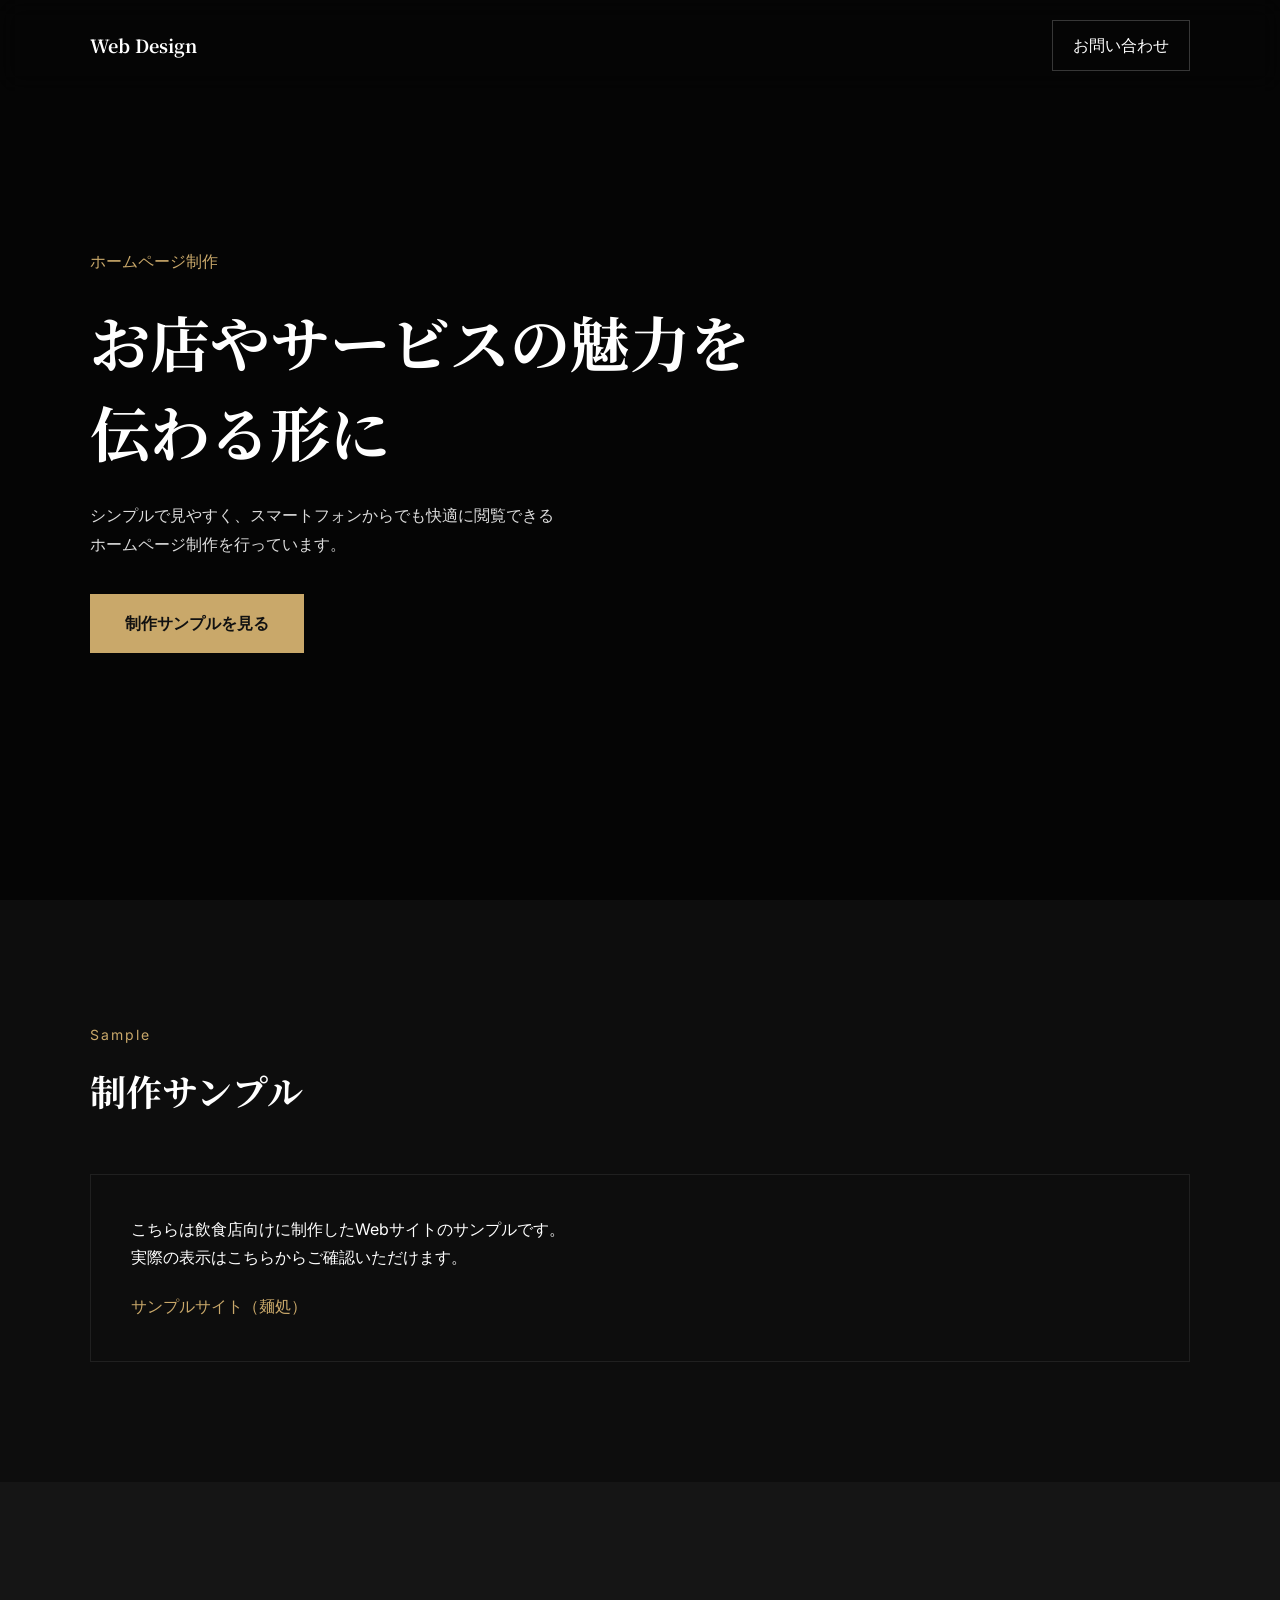
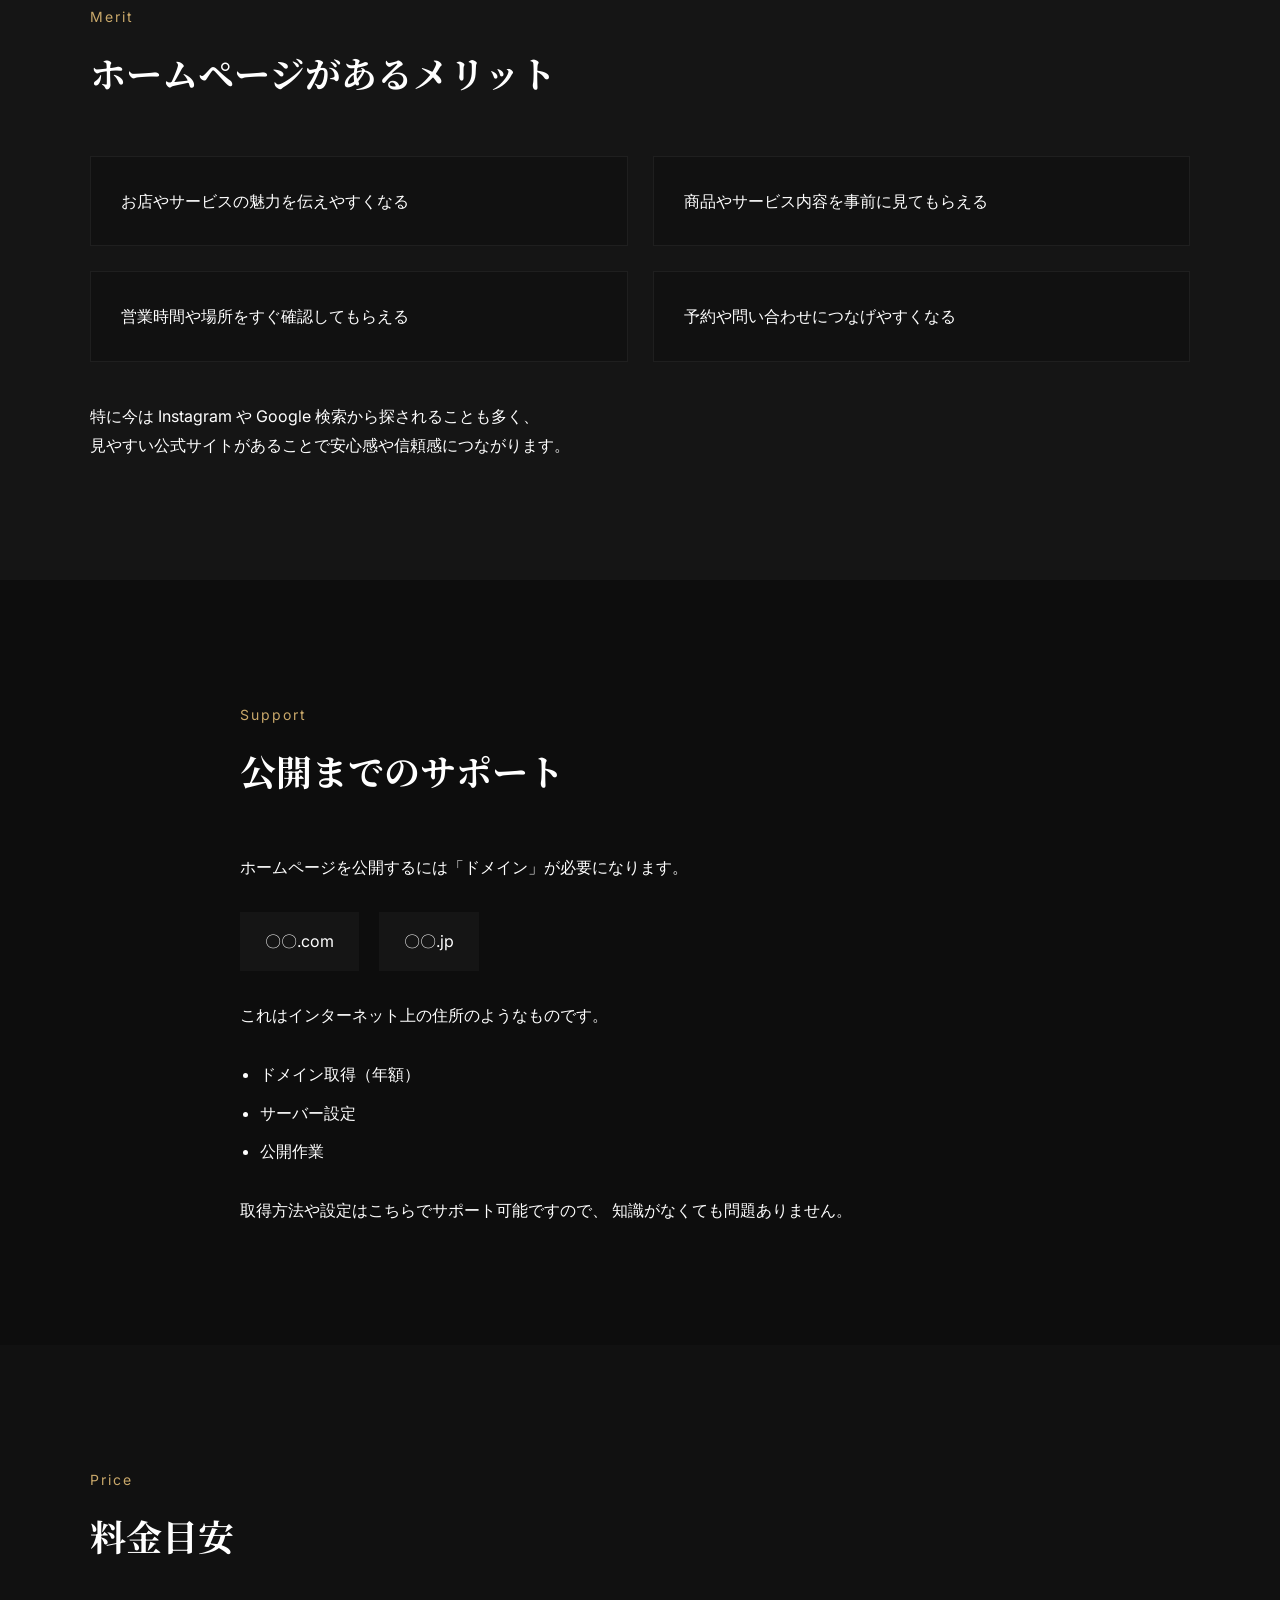
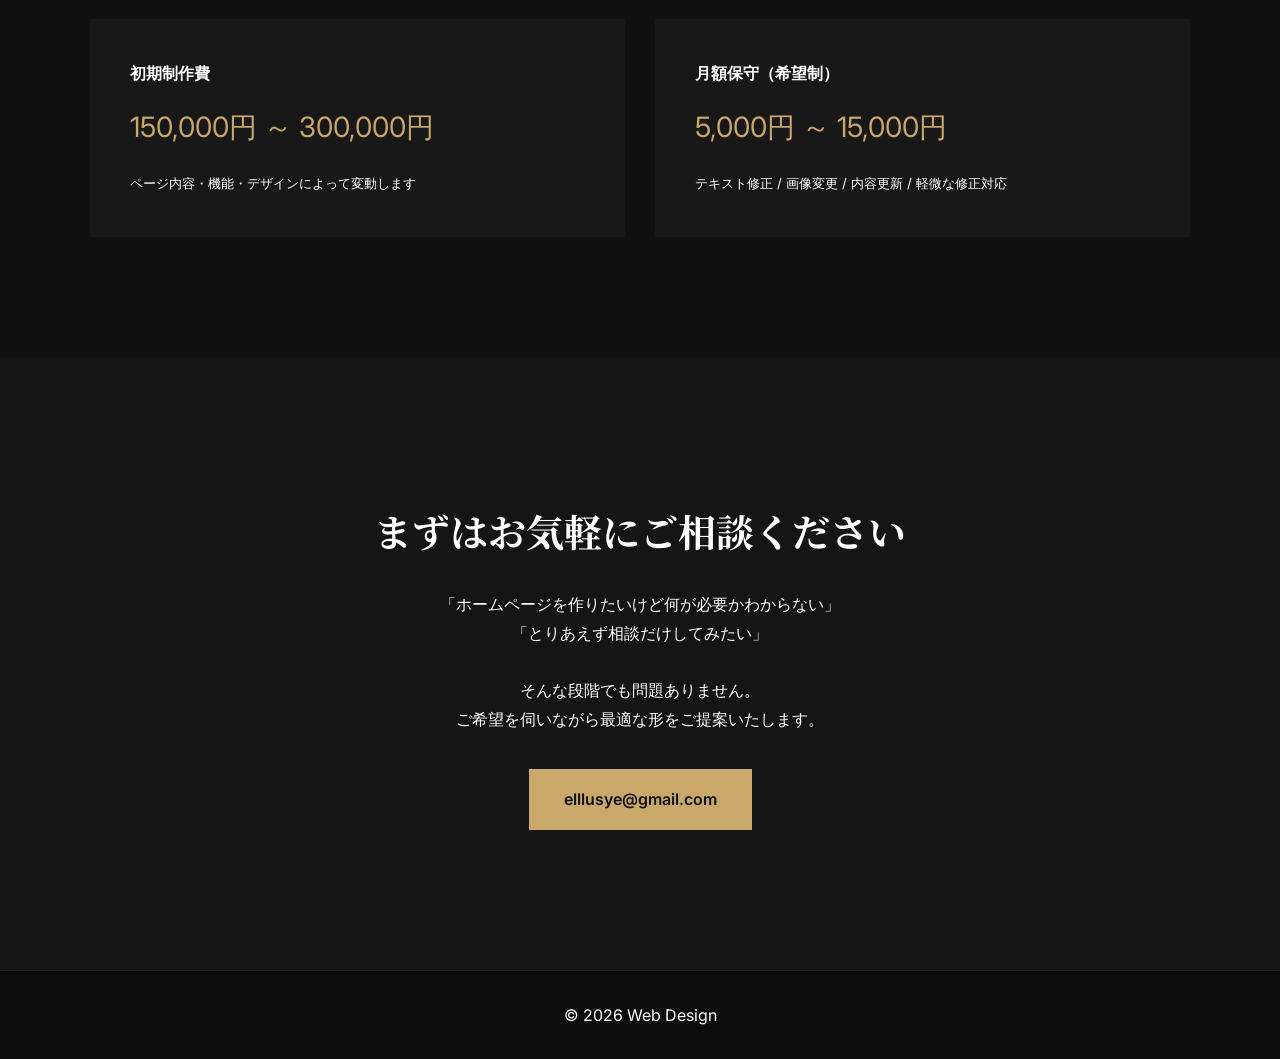
==== index.html @ 1745e749 "initial commit" ====
<!DOCTYPE html>
<html lang="ja">
<head>
<meta charset="UTF-8">
<meta name="viewport" content="width=device-width, initial-scale=1.0">
<title>ホームページ制作のご案内</title>

<link rel="preconnect" href="https://fonts.googleapis.com">
<link rel="preconnect" href="https://fonts.gstatic.com" crossorigin>

<link href="https://fonts.googleapis.com/css2?family=Noto+Serif+JP:wght@400;500;700&family=Inter:wght@300;400;500;600&display=swap" rel="stylesheet">

<link rel="stylesheet" href="style.css">
</head>
<body>

<header>
  <div class="container nav">
    <h1>Web Design</h1>
    <a href="#contact" class="nav-btn">お問い合わせ</a>
  </div>
</header>

<section class="hero">
  <div class="overlay"></div>

  <div class="container hero-content">
    <p class="sub-title">ホームページ制作</p>

    <h2>
      お店やサービスの魅力を<br>
      伝わる形に
    </h2>

    <p class="hero-text">
      シンプルで見やすく、スマートフォンからでも快適に閲覧できる<br>
      ホームページ制作を行っています。
    </p>

    <a href="#sample" class="main-btn">制作サンプルを見る</a>
  </div>
</section>

<section id="sample" class="section">
  <div class="container">
    <div class="section-title">
      <span>Sample</span>
      <h3>制作サンプル</h3>
    </div>

    <div class="sample-box">
      <p>
        こちらは飲食店向けに制作したWebサイトのサンプルです。<br>
        実際の表示はこちらからご確認いただけます。
      </p>

      <a href="https://elllusye.github.io/ramen-site/" target="_blank">
        サンプルサイト（麺処）
      </a>
    </div>
  </div>
</section>

<section class="section bg-dark">
  <div class="container">
    <div class="section-title">
      <span>Merit</span>
      <h3>ホームページがあるメリット</h3>
    </div>

    <div class="card-grid">
      <div class="card">お店やサービスの魅力を伝えやすくなる</div>
      <div class="card">商品やサービス内容を事前に見てもらえる</div>
      <div class="card">営業時間や場所をすぐ確認してもらえる</div>
      <div class="card">予約や問い合わせにつなげやすくなる</div>
    </div>

    <p class="section-text">
      特に今は Instagram や Google 検索から探されることも多く、<br>
      見やすい公式サイトがあることで安心感や信頼感につながります。
    </p>
  </div>
</section>

<section class="section">
  <div class="container narrow">
    <div class="section-title">
      <span>Support</span>
      <h3>公開までのサポート</h3>
    </div>

    <p>
      ホームページを公開するには「ドメイン」が必要になります。
    </p>

    <div class="domain-box">
      <p>〇〇.com</p>
      <p>〇〇.jp</p>
    </div>

    <p>
      これはインターネット上の住所のようなものです。
    </p>

    <ul>
      <li>ドメイン取得（年額）</li>
      <li>サーバー設定</li>
      <li>公開作業</li>
    </ul>

    <p>
      取得方法や設定はこちらでサポート可能ですので、
      知識がなくても問題ありません。
    </p>
  </div>
</section>

<section class="section pricing">
  <div class="container">
    <div class="section-title">
      <span>Price</span>
      <h3>料金目安</h3>
    </div>

    <div class="price-box">
      <div class="price-card">
        <h4>初期制作費</h4>
        <p>150,000円 ～ 300,000円</p>
        <small>
          ページ内容・機能・デザインによって変動します
        </small>
      </div>

      <div class="price-card">
        <h4>月額保守（希望制）</h4>
        <p>5,000円 ～ 15,000円</p>
        <small>
          テキスト修正 / 画像変更 / 内容更新 / 軽微な修正対応
        </small>
      </div>
    </div>
  </div>
</section>

<section id="contact" class="contact">
  <div class="container">
    <h3>まずはお気軽にご相談ください</h3>

    <p>
      「ホームページを作りたいけど何が必要かわからない」<br>
      「とりあえず相談だけしてみたい」<br><br>
      そんな段階でも問題ありません。<br>
      ご希望を伺いながら最適な形をご提案いたします。
    </p>

    <a href="mailto:elllusye@gmail.com" class="contact-btn">
      elllusye@gmail.com
    </a>
  </div>
</section>

<footer>
  <p>© 2026 Web Design</p>
</footer>

</body>
</html>
---- style.css ----
*{
    margin:0;
    padding:0;
    box-sizing:border-box;
}

body{
    background:#0d0d0d;
    color:#fff;
    font-family:'Inter',sans-serif;
    line-height:1.8;
}

.container{
    width:90%;
    max-width:1100px;
    margin:auto;
}

.narrow{
    max-width:800px;
}

header{
    position:fixed;
    width:100%;
    padding:20px 0;
    z-index:100;
    backdrop-filter:blur(12px);
}

.nav{
    display:flex;
    justify-content:space-between;
    align-items:center;
}

.nav h1{
    font-size:18px;
    font-family:'Noto Serif JP',serif;
}

.nav-btn{
    text-decoration:none;
    color:#fff;
    border:1px solid rgba(255,255,255,.2);
    padding:10px 20px;
    transition:.3s;
}

.nav-btn:hover{
    background:#c9a86a;
    color:#111;
}

.hero{
    height:100vh;
    background:url(hero.jpg) center/cover no-repeat;
    display:flex;
    align-items:center;
    position:relative;
}

.overlay{
    position:absolute;
    inset:0;
    background:rgba(0,0,0,.65);
}

.hero-content{
    position:relative;
    z-index:2;
}

.sub-title{
    color:#c9a86a;
    margin-bottom:20px;
}

.hero h2{
    font-size:60px;
    line-height:1.5;
    font-family:'Noto Serif JP',serif;
    margin-bottom:25px;
}

.hero-text{
    color:#ddd;
    margin-bottom:35px;
}

.main-btn{
    display:inline-block;
    background:#c9a86a;
    color:#111;
    text-decoration:none;
    padding:15px 35px;
    font-weight:600;
    transition:.3s;
}

.main-btn:hover{
    transform:translateY(-2px);
}

.section{
    padding:120px 0;
}

.bg-dark{
    background:#151515;
}

.section-title{
    margin-bottom:50px;
}

.section-title span{
    color:#c9a86a;
    font-size:14px;
    letter-spacing:2px;
}

.section-title h3{
    font-size:36px;
    font-family:'Noto Serif JP',serif;
    margin-top:10px;
}

.sample-box{
    padding:40px;
    border:1px solid rgba(255,255,255,.08);
}

.sample-box a{
    display:inline-block;
    margin-top:20px;
    color:#c9a86a;
    text-decoration:none;
}

.card-grid{
    display:grid;
    grid-template-columns:repeat(2,1fr);
    gap:25px;
}

.card{
    padding:30px;
    background:#111;
    border:1px solid rgba(255,255,255,.06);
}

.section-text{
    margin-top:40px;
}

.domain-box{
    display:flex;
    gap:20px;
    margin:30px 0;
}

.domain-box p{
    background:#151515;
    padding:15px 25px;
}

ul{
    margin:30px 0;
    padding-left:20px;
}

li{
    margin-bottom:10px;
}

.pricing{
    background:#111;
}

.price-box{
    display:grid;
    grid-template-columns:repeat(2,1fr);
    gap:30px;
}

.price-card{
    padding:40px;
    background:#181818;
}

.price-card h4{
    margin-bottom:15px;
}

.price-card p{
    font-size:28px;
    color:#c9a86a;
    margin-bottom:15px;
}

.contact{
    text-align:center;
    padding:140px 0;
    background:#151515;
}

.contact h3{
    font-size:38px;
    margin-bottom:25px;
    font-family:'Noto Serif JP',serif;
}

.contact-btn{
    display:inline-block;
    margin-top:35px;
    background:#c9a86a;
    color:#111;
    text-decoration:none;
    padding:16px 35px;
    font-weight:600;
    transition:.3s;
}

.contact-btn:hover{
    transform:translateY(-2px);
}

footer{
    padding:30px 0;
    text-align:center;
    border-top:1px solid rgba(255,255,255,.08);
}

@media(max-width:768px){

    .hero h2{
        font-size:36px;
    }

    .card-grid,
    .price-box{
        grid-template-columns:1fr;
    }

    .domain-box{
        flex-direction:column;
    }

    .section{
        padding:80px 0;
    }
}
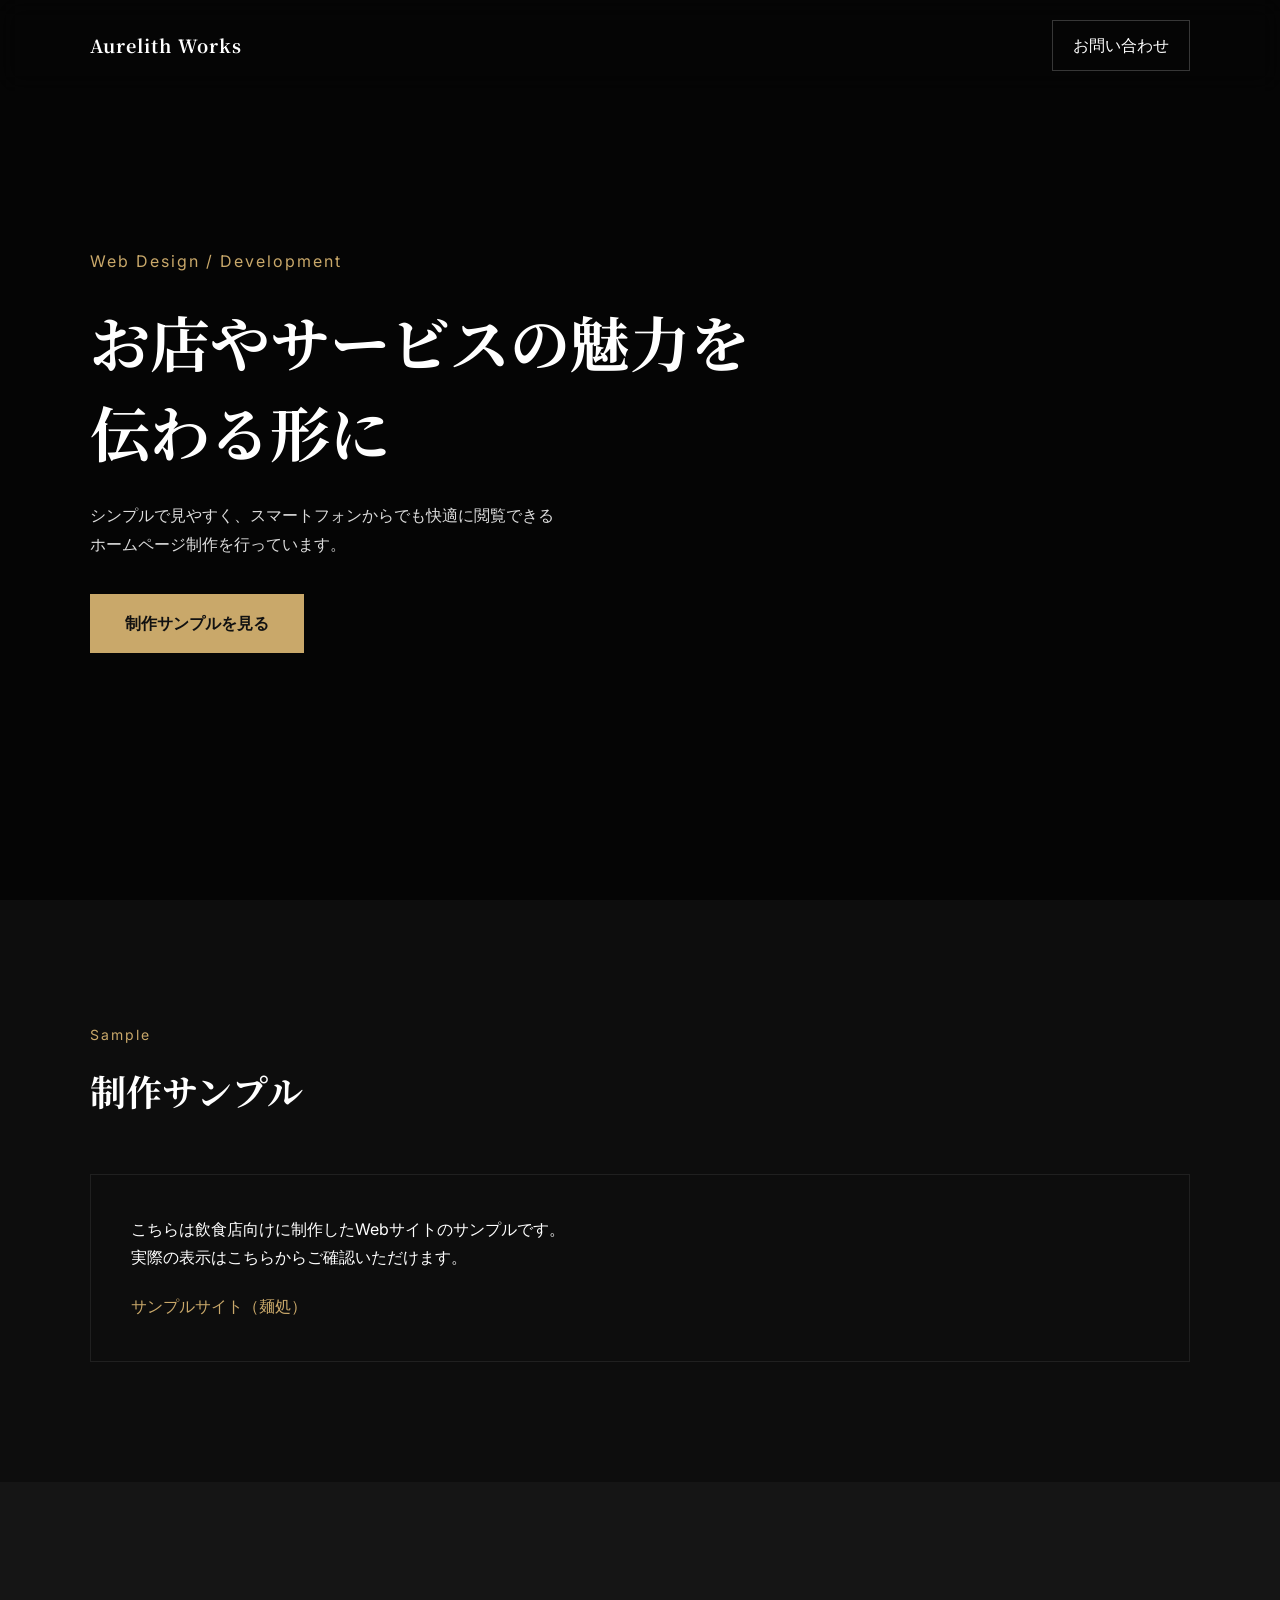
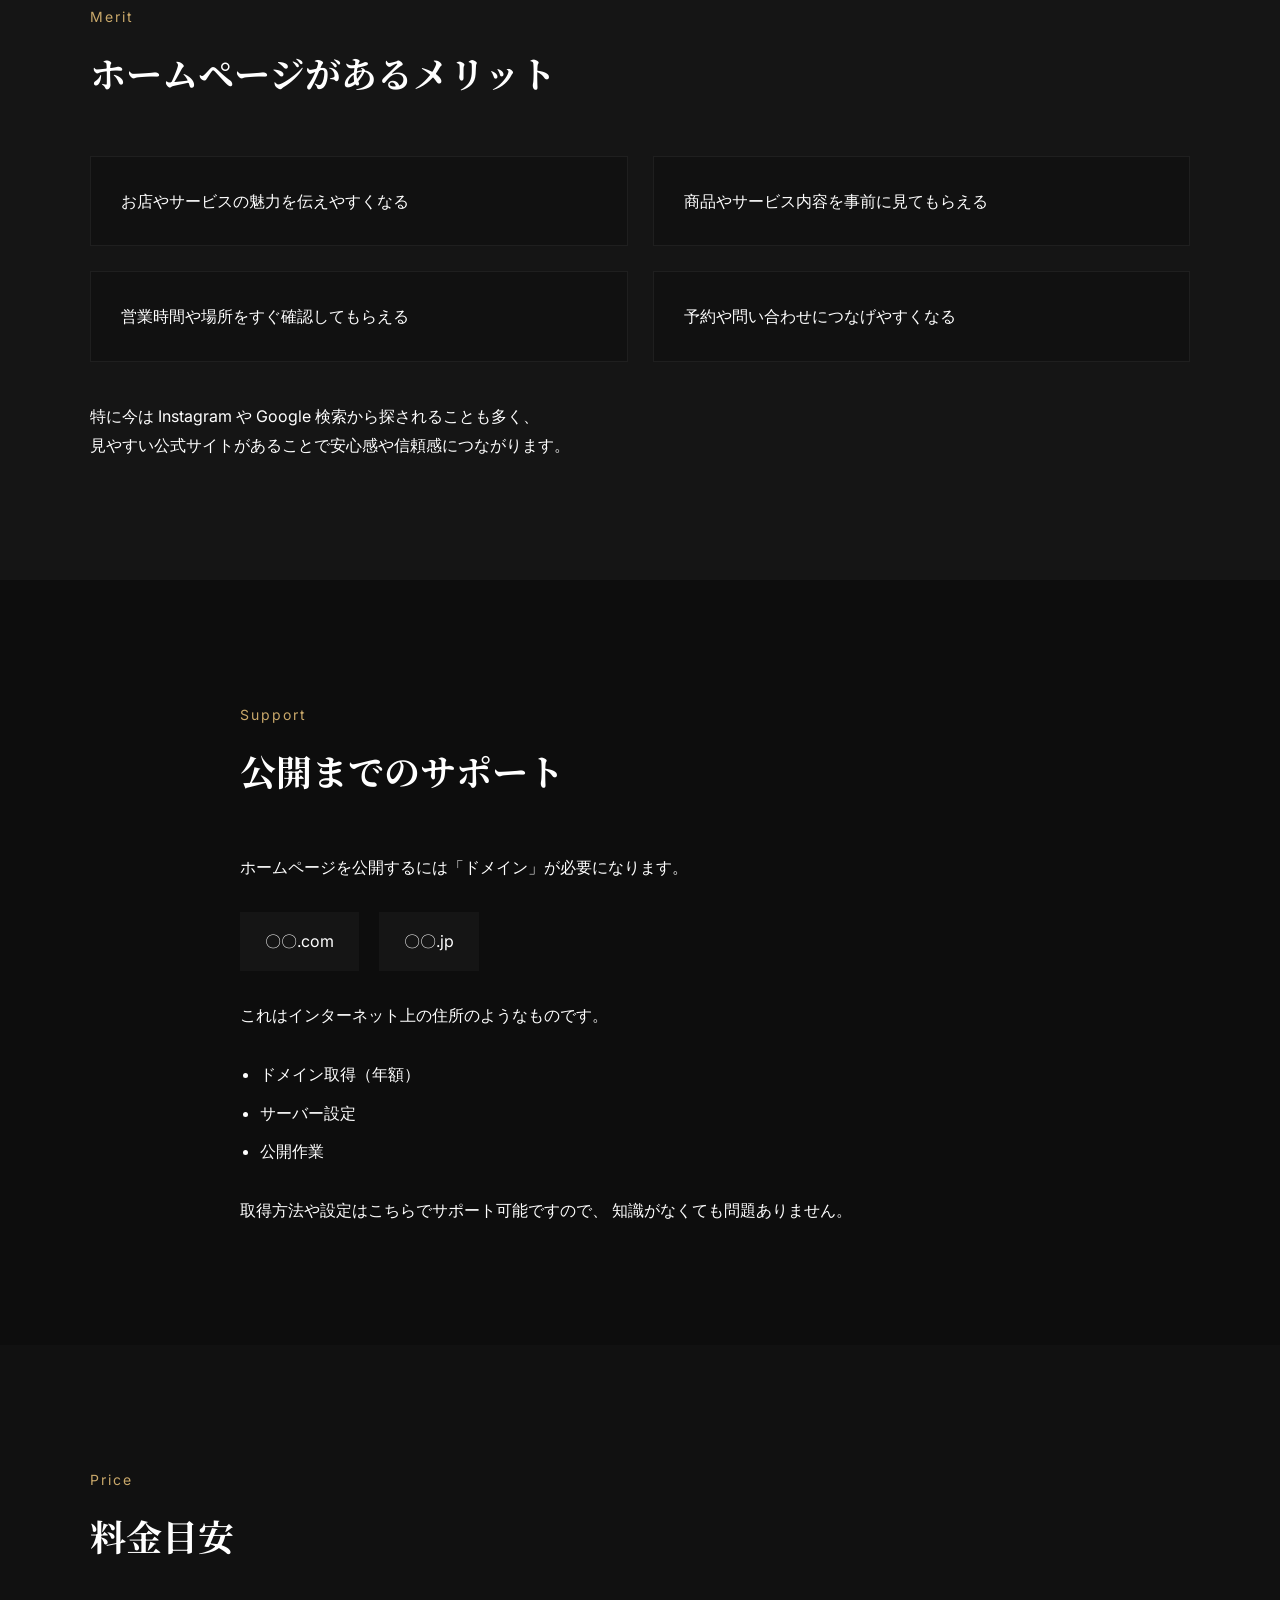
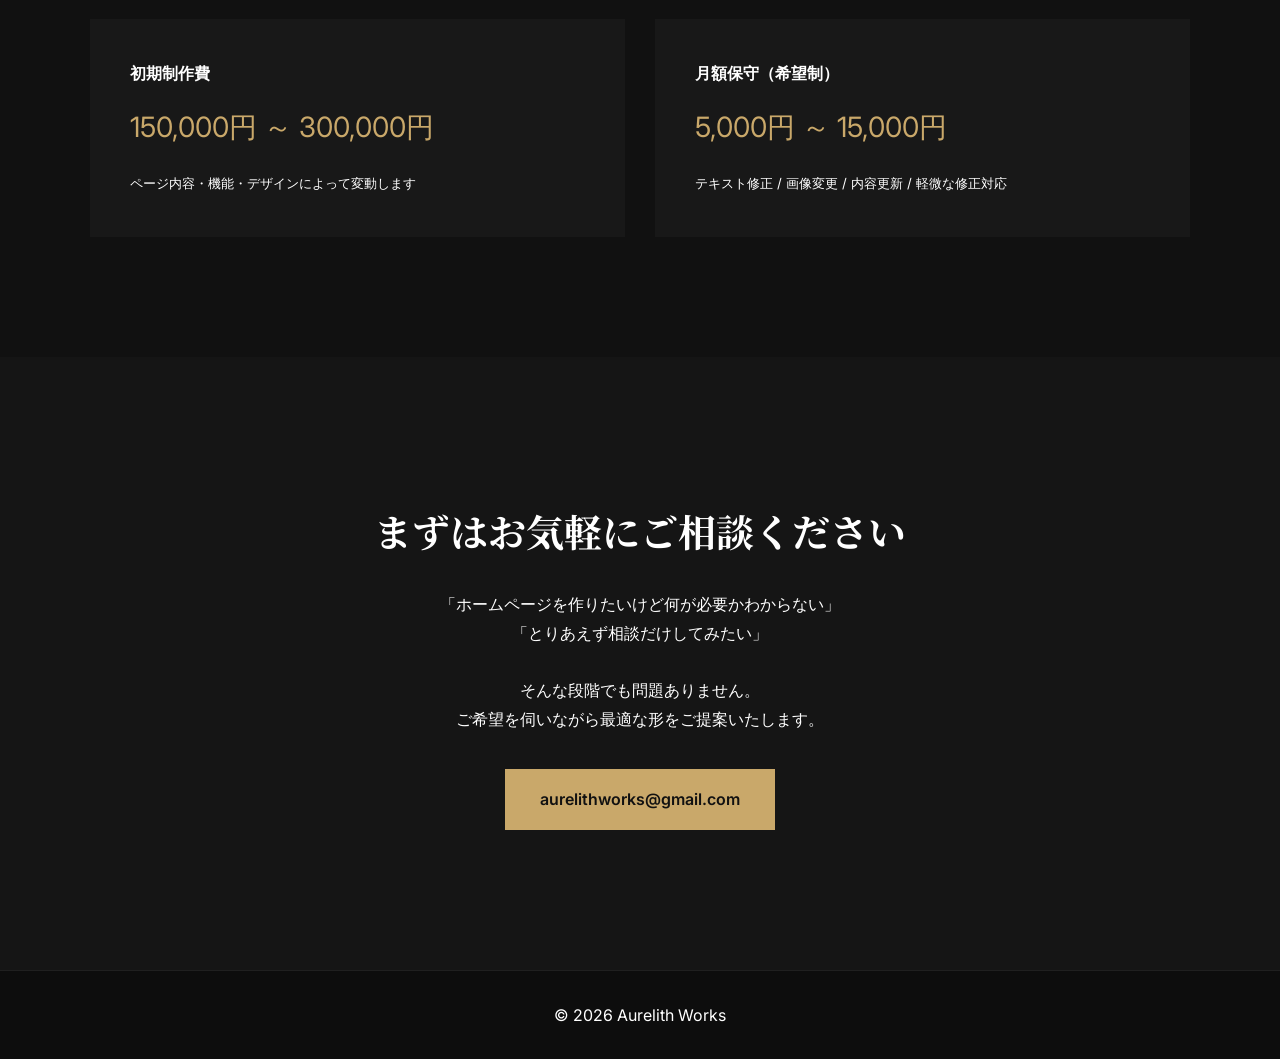
==== commit c33de441: "rebrand to aurelith works" ====
--- a/index.html
+++ b/index.html
@@ -3,7 +3,7 @@
 <head>
 <meta charset="UTF-8">
 <meta name="viewport" content="width=device-width, initial-scale=1.0">
-<title>ホームページ制作のご案内</title>
+<title>Aurelith Works | ホームページ制作のご案内</title>
 
 <link rel="preconnect" href="https://fonts.googleapis.com">
 <link rel="preconnect" href="https://fonts.gstatic.com" crossorigin>
@@ -16,7 +16,7 @@
 
 <header>
   <div class="container nav">
-    <h1>Web Design</h1>
+    <h1>Aurelith Works</h1>
     <a href="#contact" class="nav-btn">お問い合わせ</a>
   </div>
 </header>
@@ -25,7 +25,7 @@
   <div class="overlay"></div>
 
   <div class="container hero-content">
-    <p class="sub-title">ホームページ制作</p>
+    <p class="sub-title">Web Design / Development</p>
 
     <h2>
       お店やサービスの魅力を<br>
@@ -54,7 +54,7 @@
         実際の表示はこちらからご確認いただけます。
       </p>
 
-      <a href="https://elllusye.github.io/ramen-site/" target="_blank">
+      <a href="https://aurelithworks.github.io/ramen-site/" target="_blank">
         サンプルサイト（麺処）
       </a>
     </div>
@@ -153,14 +153,14 @@
       ご希望を伺いながら最適な形をご提案いたします。
     </p>
 
-    <a href="mailto:elllusye@gmail.com" class="contact-btn">
-      elllusye@gmail.com
+    <a href="mailto:aurelithworks@gmail.com" class="contact-btn">
+      aurelithworks@gmail.com
     </a>
   </div>
 </section>
 
 <footer>
-  <p>© 2026 Web Design</p>
+  <p>© 2026 Aurelith Works</p>
 </footer>
 
 </body>
--- a/style.css
+++ b/style.css
@@ -38,6 +38,7 @@
 .nav h1{
     font-size:18px;
     font-family:'Noto Serif JP',serif;
+    letter-spacing:1px;
 }
 
 .nav-btn{
@@ -75,6 +76,7 @@
 .sub-title{
     color:#c9a86a;
     margin-bottom:20px;
+    letter-spacing:2px;
 }
 
 .hero h2{
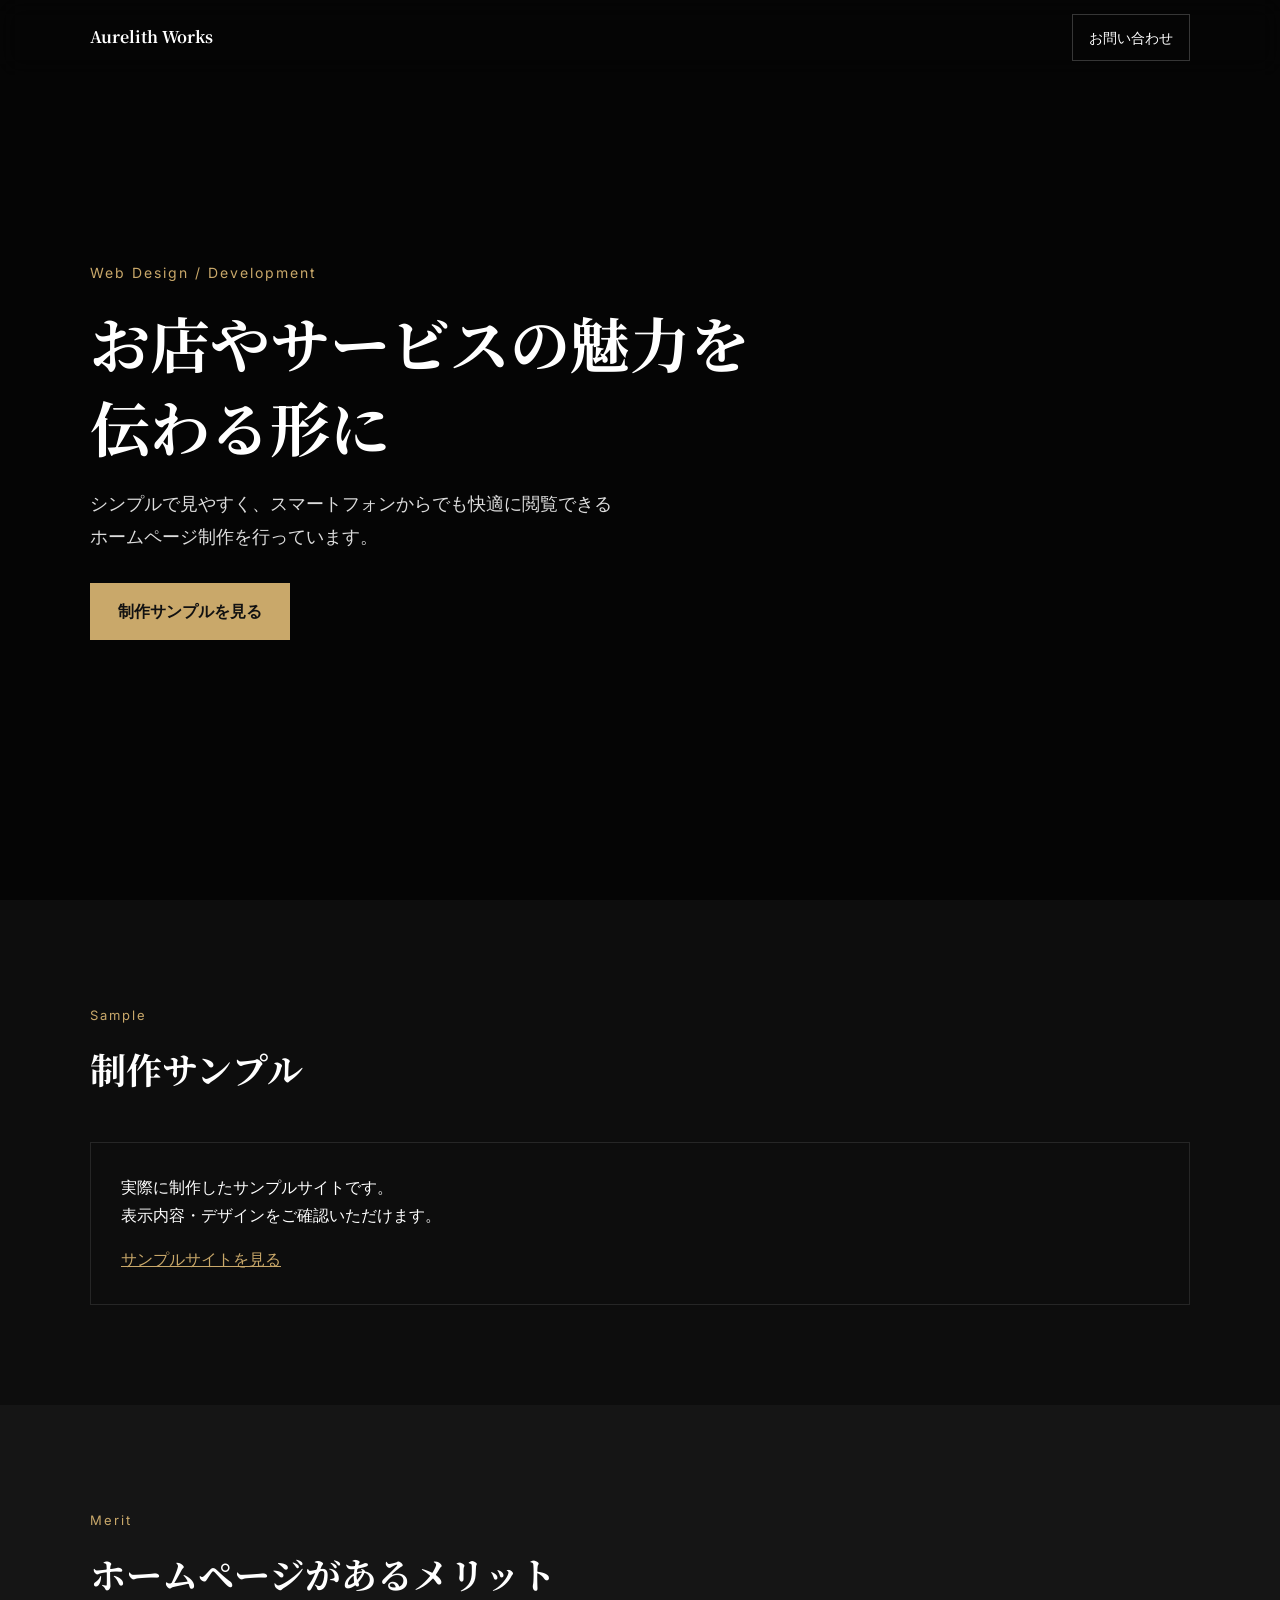
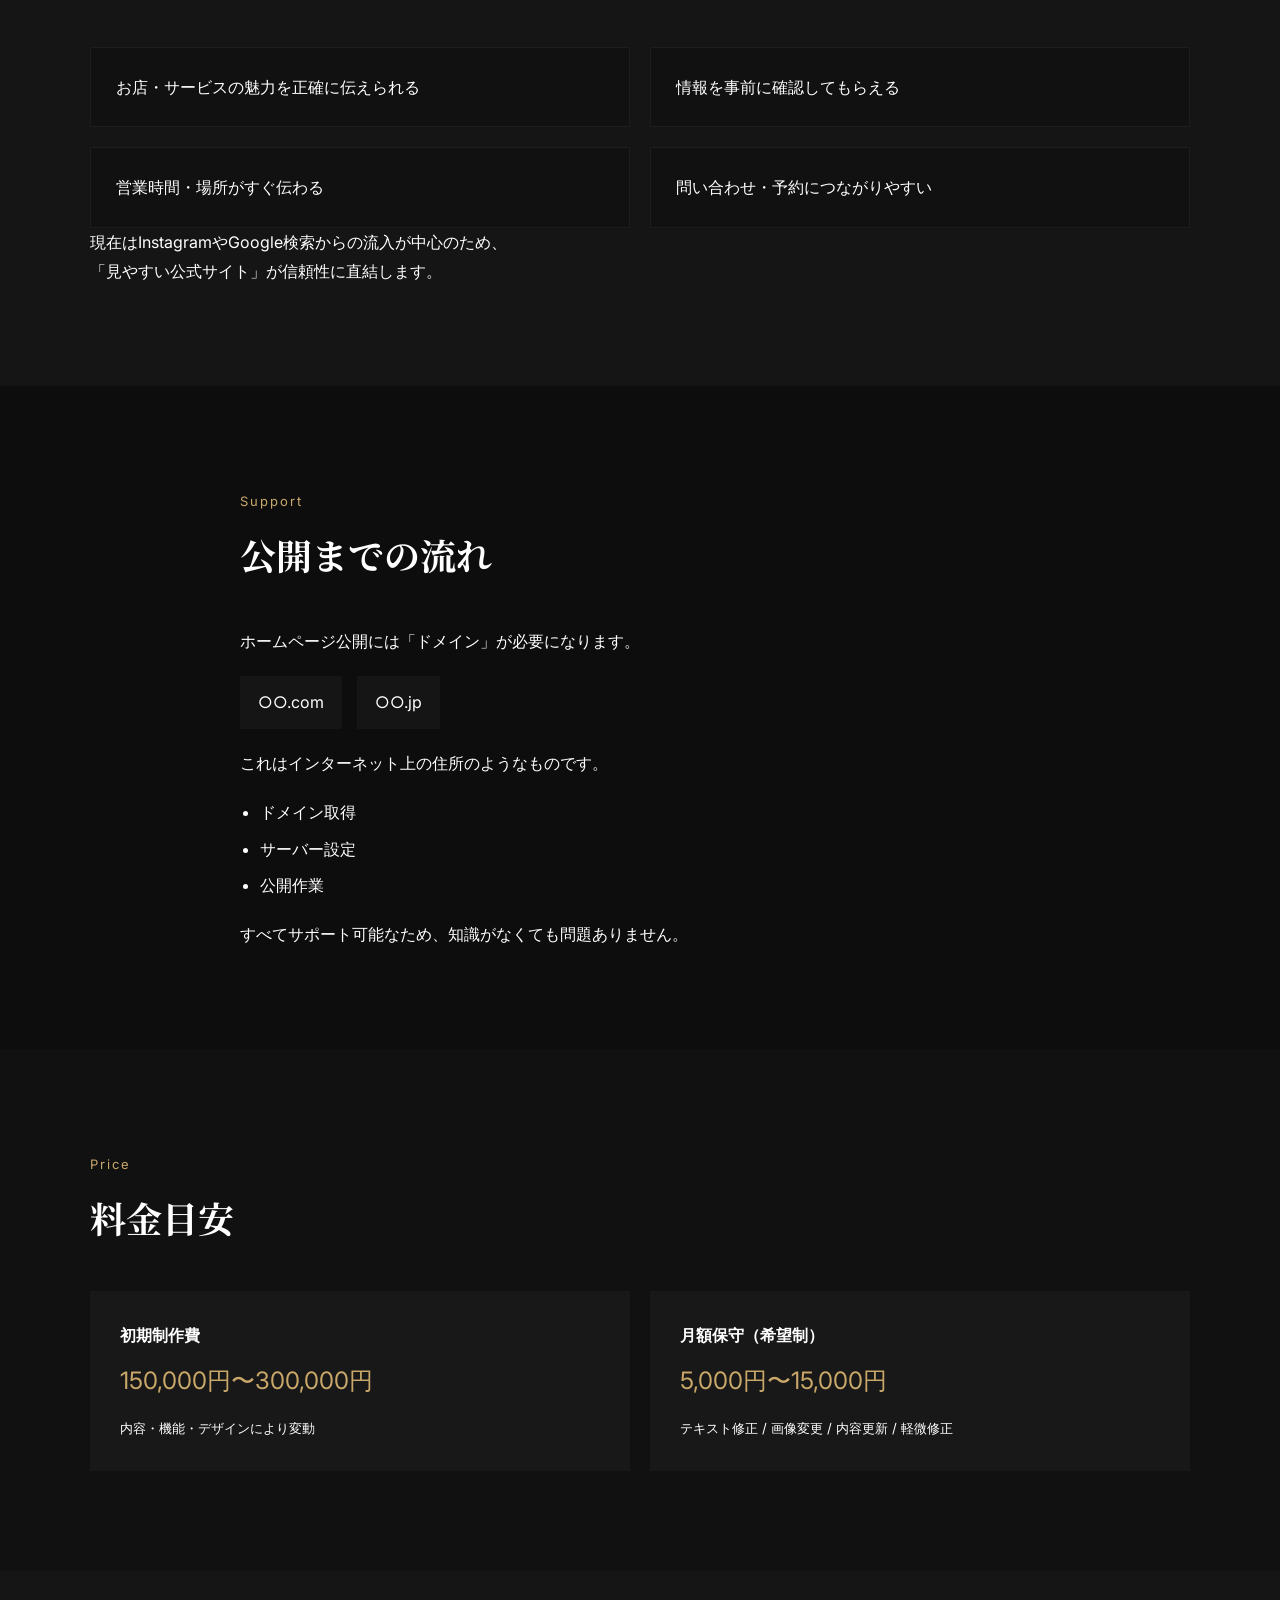
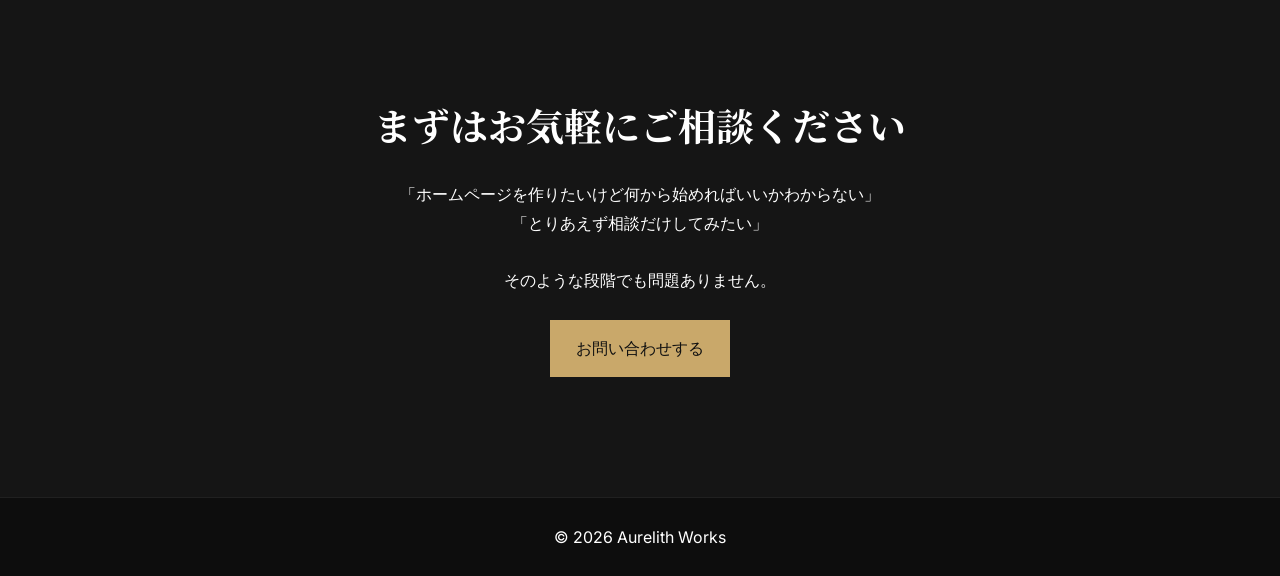
==== commit f6a7580f: "rebrand to aurelith works" ====
--- a/index.html
+++ b/index.html
@@ -3,7 +3,8 @@
 <head>
 <meta charset="UTF-8">
 <meta name="viewport" content="width=device-width, initial-scale=1.0">
-<title>Aurelith Works | ホームページ制作のご案内</title>
+
+<title>Aurelith Works | ホームページ制作</title>
 
 <link rel="preconnect" href="https://fonts.googleapis.com">
 <link rel="preconnect" href="https://fonts.gstatic.com" crossorigin>
@@ -12,6 +13,7 @@
 
 <link rel="stylesheet" href="style.css">
 </head>
+
 <body>
 
 <header>
@@ -50,12 +52,12 @@
 
     <div class="sample-box">
       <p>
-        こちらは飲食店向けに制作したWebサイトのサンプルです。<br>
-        実際の表示はこちらからご確認いただけます。
+        実際に制作したサンプルサイトです。<br>
+        表示内容・デザインをご確認いただけます。
       </p>
 
       <a href="https://aurelithworks.github.io/ramen-site/" target="_blank">
-        サンプルサイト（麺処）
+        サンプルサイトを見る
       </a>
     </div>
   </div>
@@ -69,15 +71,15 @@
     </div>
 
     <div class="card-grid">
-      <div class="card">お店やサービスの魅力を伝えやすくなる</div>
-      <div class="card">商品やサービス内容を事前に見てもらえる</div>
-      <div class="card">営業時間や場所をすぐ確認してもらえる</div>
-      <div class="card">予約や問い合わせにつなげやすくなる</div>
+      <div class="card">お店・サービスの魅力を正確に伝えられる</div>
+      <div class="card">情報を事前に確認してもらえる</div>
+      <div class="card">営業時間・場所がすぐ伝わる</div>
+      <div class="card">問い合わせ・予約につながりやすい</div>
     </div>
 
     <p class="section-text">
-      特に今は Instagram や Google 検索から探されることも多く、<br>
-      見やすい公式サイトがあることで安心感や信頼感につながります。
+      現在はInstagramやGoogle検索からの流入が中心のため、<br>
+      「見やすい公式サイト」が信頼性に直結します。
     </p>
   </div>
 </section>
@@ -86,16 +88,16 @@
   <div class="container narrow">
     <div class="section-title">
       <span>Support</span>
-      <h3>公開までのサポート</h3>
+      <h3>公開までの流れ</h3>
     </div>
 
     <p>
-      ホームページを公開するには「ドメイン」が必要になります。
+      ホームページ公開には「ドメイン」が必要になります。
     </p>
 
     <div class="domain-box">
-      <p>〇〇.com</p>
-      <p>〇〇.jp</p>
+      <p>○○.com</p>
+      <p>○○.jp</p>
     </div>
 
     <p>
@@ -103,14 +105,13 @@
     </p>
 
     <ul>
-      <li>ドメイン取得（年額）</li>
+      <li>ドメイン取得</li>
       <li>サーバー設定</li>
       <li>公開作業</li>
     </ul>
 
     <p>
-      取得方法や設定はこちらでサポート可能ですので、
-      知識がなくても問題ありません。
+      すべてサポート可能なため、知識がなくても問題ありません。
     </p>
   </div>
 </section>
@@ -125,18 +126,14 @@
     <div class="price-box">
       <div class="price-card">
         <h4>初期制作費</h4>
-        <p>150,000円 ～ 300,000円</p>
-        <small>
-          ページ内容・機能・デザインによって変動します
-        </small>
+        <p>150,000円〜300,000円</p>
+        <small>内容・機能・デザインにより変動</small>
       </div>
 
       <div class="price-card">
         <h4>月額保守（希望制）</h4>
-        <p>5,000円 ～ 15,000円</p>
-        <small>
-          テキスト修正 / 画像変更 / 内容更新 / 軽微な修正対応
-        </small>
+        <p>5,000円〜15,000円</p>
+        <small>テキスト修正 / 画像変更 / 内容更新 / 軽微修正</small>
       </div>
     </div>
   </div>
@@ -147,14 +144,13 @@
     <h3>まずはお気軽にご相談ください</h3>
 
     <p>
-      「ホームページを作りたいけど何が必要かわからない」<br>
+      「ホームページを作りたいけど何から始めればいいかわからない」<br>
       「とりあえず相談だけしてみたい」<br><br>
-      そんな段階でも問題ありません。<br>
-      ご希望を伺いながら最適な形をご提案いたします。
+      そのような段階でも問題ありません。
     </p>
 
     <a href="mailto:aurelithworks@gmail.com" class="contact-btn">
-      aurelithworks@gmail.com
+      お問い合わせする
     </a>
   </div>
 </section>
--- a/style.css
+++ b/style.css
@@ -1,256 +1,255 @@
 *{
-    margin:0;
-    padding:0;
-    box-sizing:border-box;
+  margin:0;
+  padding:0;
+  box-sizing:border-box;
 }
 
 body{
-    background:#0d0d0d;
-    color:#fff;
-    font-family:'Inter',sans-serif;
-    line-height:1.8;
-}
-
+  background:#0d0d0d;
+  color:#fff;
+  font-family:'Inter',sans-serif;
+  line-height:1.8;
+}
+
+/* container */
 .container{
-    width:90%;
-    max-width:1100px;
-    margin:auto;
+  width:92%;
+  max-width:1100px;
+  margin:auto;
 }
 
 .narrow{
-    max-width:800px;
-}
-
+  max-width:800px;
+}
+
+/* header */
 header{
-    position:fixed;
-    width:100%;
-    padding:20px 0;
-    z-index:100;
-    backdrop-filter:blur(12px);
+  position:fixed;
+  width:100%;
+  z-index:100;
+  backdrop-filter:blur(12px);
+  padding:14px 0;
 }
 
 .nav{
-    display:flex;
-    justify-content:space-between;
-    align-items:center;
+  display:flex;
+  justify-content:space-between;
+  align-items:center;
 }
 
 .nav h1{
-    font-size:18px;
-    font-family:'Noto Serif JP',serif;
-    letter-spacing:1px;
+  font-size:16px;
+  font-family:'Noto Serif JP',serif;
 }
 
 .nav-btn{
-    text-decoration:none;
-    color:#fff;
-    border:1px solid rgba(255,255,255,.2);
-    padding:10px 20px;
-    transition:.3s;
-}
-
-.nav-btn:hover{
-    background:#c9a86a;
-    color:#111;
-}
-
+  text-decoration:none;
+  color:#fff;
+  border:1px solid rgba(255,255,255,.2);
+  padding:10px 16px;
+  font-size:14px;
+}
+
+/* hero */
 .hero{
-    height:100vh;
-    background:url(hero.jpg) center/cover no-repeat;
-    display:flex;
-    align-items:center;
-    position:relative;
+  min-height:100vh;
+  display:flex;
+  align-items:center;
+  position:relative;
+  background:url(hero.jpg) center/cover no-repeat;
 }
 
 .overlay{
-    position:absolute;
-    inset:0;
-    background:rgba(0,0,0,.65);
+  position:absolute;
+  inset:0;
+  background:rgba(0,0,0,.65);
 }
 
 .hero-content{
-    position:relative;
-    z-index:2;
+  position:relative;
+  z-index:2;
 }
 
 .sub-title{
-    color:#c9a86a;
-    margin-bottom:20px;
-    letter-spacing:2px;
+  color:#c9a86a;
+  letter-spacing:2px;
+  margin-bottom:15px;
+  font-size:14px;
 }
 
 .hero h2{
-    font-size:60px;
-    line-height:1.5;
-    font-family:'Noto Serif JP',serif;
-    margin-bottom:25px;
+  font-family:'Noto Serif JP',serif;
+  font-size:clamp(28px,5vw,60px);
+  line-height:1.4;
+  margin-bottom:20px;
 }
 
 .hero-text{
-    color:#ddd;
-    margin-bottom:35px;
+  color:#ddd;
+  margin-bottom:30px;
+  font-size:clamp(14px,2vw,18px);
 }
 
 .main-btn{
-    display:inline-block;
-    background:#c9a86a;
-    color:#111;
-    text-decoration:none;
-    padding:15px 35px;
-    font-weight:600;
-    transition:.3s;
-}
-
-.main-btn:hover{
-    transform:translateY(-2px);
-}
-
+  display:inline-block;
+  background:#c9a86a;
+  color:#111;
+  padding:14px 28px;
+  font-weight:600;
+  text-decoration:none;
+}
+
+/* sections */
 .section{
-    padding:120px 0;
+  padding:100px 0;
 }
 
 .bg-dark{
-    background:#151515;
+  background:#151515;
 }
 
 .section-title{
-    margin-bottom:50px;
+  margin-bottom:40px;
 }
 
 .section-title span{
-    color:#c9a86a;
+  color:#c9a86a;
+  font-size:13px;
+  letter-spacing:2px;
+}
+
+.section-title h3{
+  font-size:clamp(22px,3vw,36px);
+  font-family:'Noto Serif JP',serif;
+  margin-top:8px;
+}
+
+/* sample */
+.sample-box{
+  padding:30px;
+  border:1px solid rgba(255,255,255,.1);
+}
+
+.sample-box a{
+  display:inline-block;
+  margin-top:15px;
+  color:#c9a86a;
+}
+
+/* grid */
+.card-grid{
+  display:grid;
+  grid-template-columns:repeat(2,1fr);
+  gap:20px;
+}
+
+.card{
+  padding:25px;
+  background:#111;
+  border:1px solid rgba(255,255,255,.05);
+}
+
+/* domain */
+.domain-box{
+  display:flex;
+  gap:15px;
+  margin:20px 0;
+}
+
+.domain-box p{
+  background:#151515;
+  padding:12px 18px;
+}
+
+/* list */
+ul{
+  padding-left:20px;
+  margin:20px 0;
+}
+
+li{
+  margin-bottom:8px;
+}
+
+/* pricing */
+.pricing{
+  background:#111;
+}
+
+.price-box{
+  display:grid;
+  grid-template-columns:repeat(2,1fr);
+  gap:20px;
+}
+
+.price-card{
+  background:#181818;
+  padding:30px;
+}
+
+.price-card p{
+  font-size:24px;
+  color:#c9a86a;
+  margin:10px 0;
+}
+
+/* contact */
+.contact{
+  text-align:center;
+  padding:120px 0;
+  background:#151515;
+}
+
+.contact h3{
+  font-size:clamp(22px,3vw,38px);
+  margin-bottom:20px;
+  font-family:'Noto Serif JP',serif;
+}
+
+.contact-btn{
+  display:inline-block;
+  margin-top:25px;
+  background:#c9a86a;
+  color:#111;
+  padding:14px 26px;
+  text-decoration:none;
+}
+
+/* footer */
+footer{
+  text-align:center;
+  padding:25px 0;
+  border-top:1px solid rgba(255,255,255,.08);
+}
+
+/* responsive */
+@media(max-width:768px){
+
+  header{
+    padding:10px 0;
+  }
+
+  .card-grid,
+  .price-box{
+    grid-template-columns:1fr;
+  }
+
+  .domain-box{
+    flex-direction:column;
+  }
+
+  .section{
+    padding:70px 0;
+  }
+}
+
+@media(max-width:480px){
+
+  .hero-text{
     font-size:14px;
-    letter-spacing:2px;
-}
-
-.section-title h3{
-    font-size:36px;
-    font-family:'Noto Serif JP',serif;
-    margin-top:10px;
-}
-
-.sample-box{
-    padding:40px;
-    border:1px solid rgba(255,255,255,.08);
-}
-
-.sample-box a{
-    display:inline-block;
-    margin-top:20px;
-    color:#c9a86a;
-    text-decoration:none;
-}
-
-.card-grid{
-    display:grid;
-    grid-template-columns:repeat(2,1fr);
-    gap:25px;
-}
-
-.card{
-    padding:30px;
-    background:#111;
-    border:1px solid rgba(255,255,255,.06);
-}
-
-.section-text{
-    margin-top:40px;
-}
-
-.domain-box{
-    display:flex;
-    gap:20px;
-    margin:30px 0;
-}
-
-.domain-box p{
-    background:#151515;
-    padding:15px 25px;
-}
-
-ul{
-    margin:30px 0;
-    padding-left:20px;
-}
-
-li{
-    margin-bottom:10px;
-}
-
-.pricing{
-    background:#111;
-}
-
-.price-box{
-    display:grid;
-    grid-template-columns:repeat(2,1fr);
-    gap:30px;
-}
-
-.price-card{
-    padding:40px;
-    background:#181818;
-}
-
-.price-card h4{
-    margin-bottom:15px;
-}
-
-.price-card p{
-    font-size:28px;
-    color:#c9a86a;
-    margin-bottom:15px;
-}
-
-.contact{
-    text-align:center;
-    padding:140px 0;
-    background:#151515;
-}
-
-.contact h3{
-    font-size:38px;
-    margin-bottom:25px;
-    font-family:'Noto Serif JP',serif;
-}
-
-.contact-btn{
-    display:inline-block;
-    margin-top:35px;
-    background:#c9a86a;
-    color:#111;
-    text-decoration:none;
-    padding:16px 35px;
-    font-weight:600;
-    transition:.3s;
-}
-
-.contact-btn:hover{
-    transform:translateY(-2px);
-}
-
-footer{
-    padding:30px 0;
-    text-align:center;
-    border-top:1px solid rgba(255,255,255,.08);
-}
-
-@media(max-width:768px){
-
-    .hero h2{
-        font-size:36px;
-    }
-
-    .card-grid,
-    .price-box{
-        grid-template-columns:1fr;
-    }
-
-    .domain-box{
-        flex-direction:column;
-    }
-
-    .section{
-        padding:80px 0;
-    }
+  }
+
+  .nav h1{
+    font-size:14px;
+  }
 }
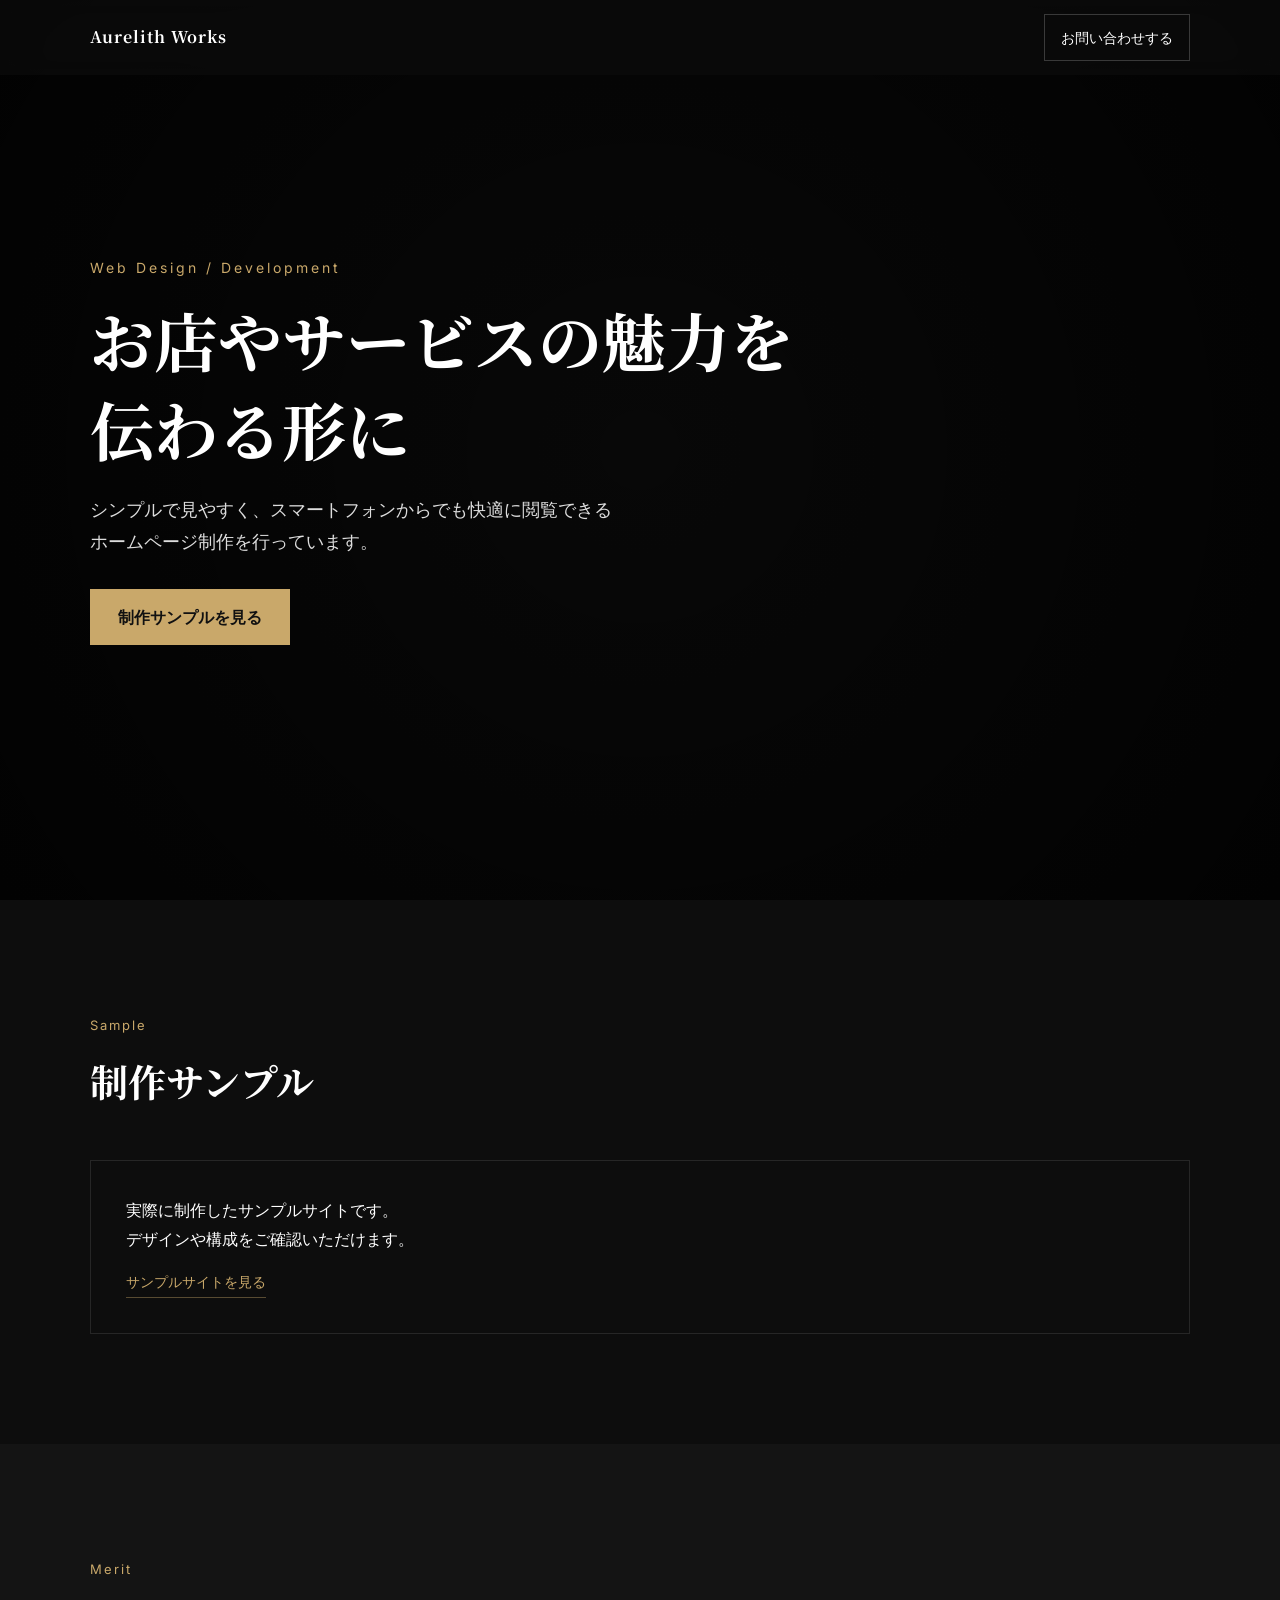
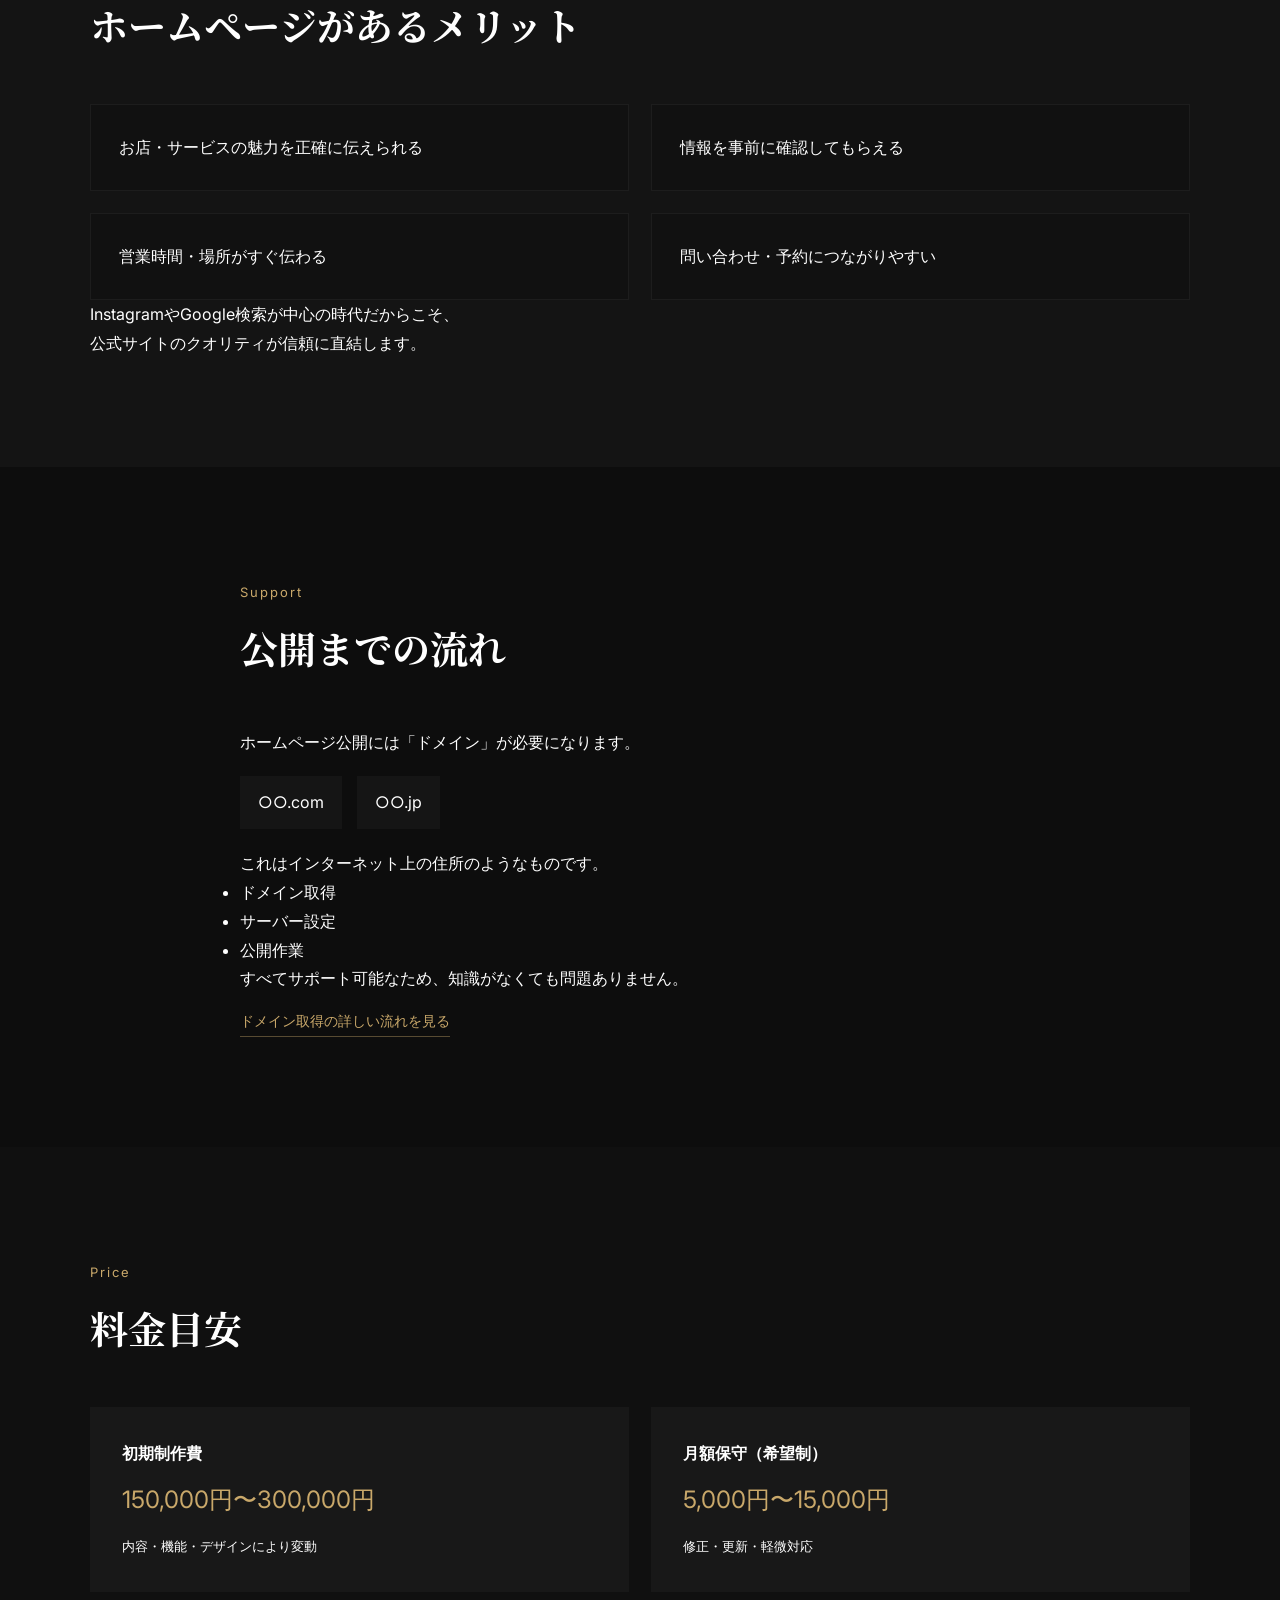
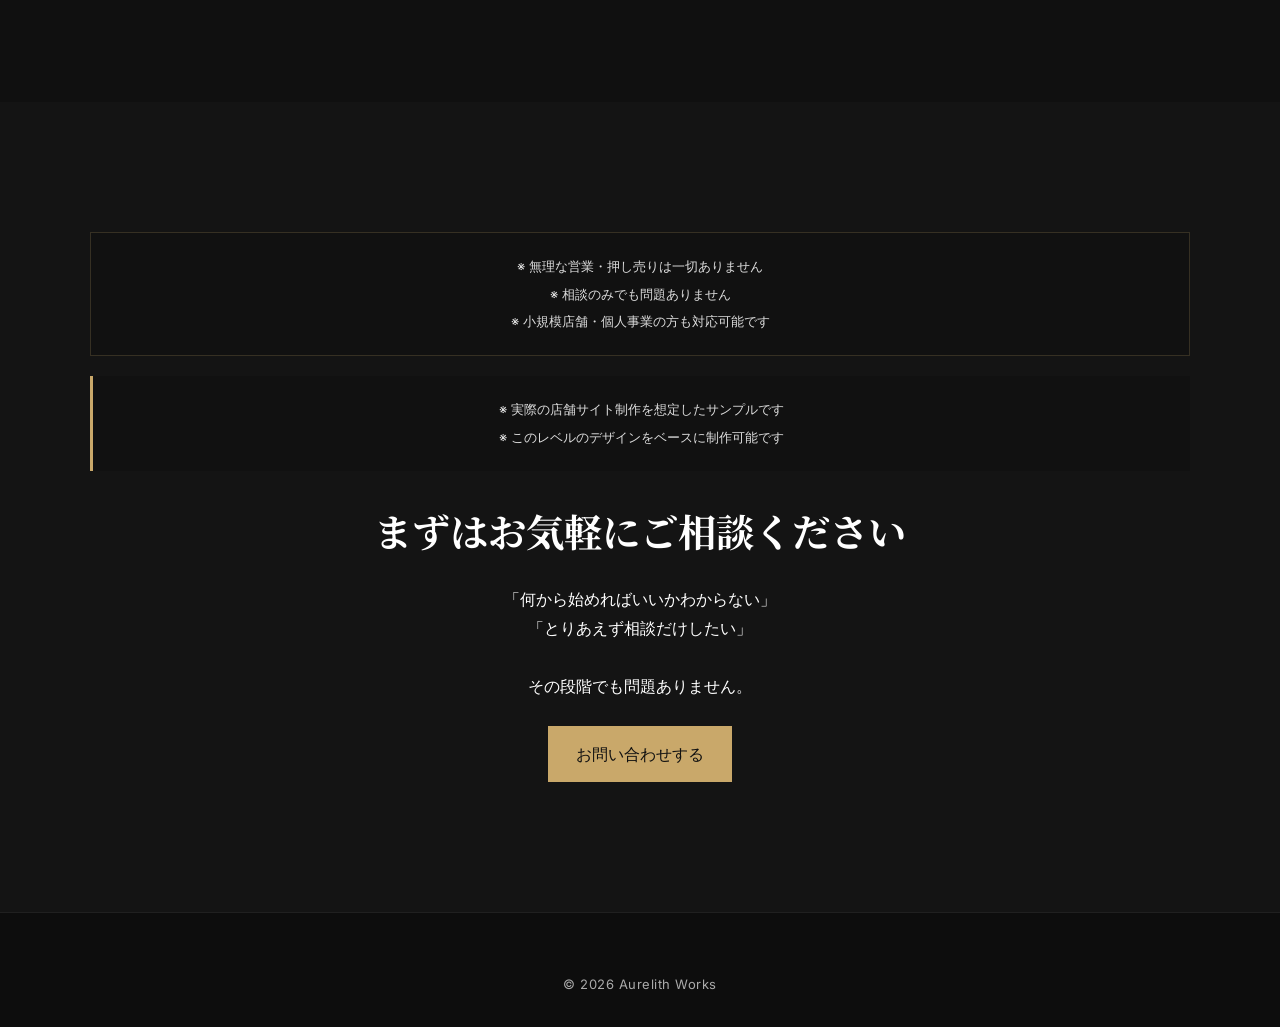
==== commit 8caebc9a: "fix domain service wording" ====
--- a/index.html
+++ b/index.html
@@ -4,7 +4,7 @@
 <meta charset="UTF-8">
 <meta name="viewport" content="width=device-width, initial-scale=1.0">
 
-<title>Aurelith Works | ホームページ制作</title>
+<title>Aurelith Works | Web制作</title>
 
 <link rel="preconnect" href="https://fonts.googleapis.com">
 <link rel="preconnect" href="https://fonts.gstatic.com" crossorigin>
@@ -19,14 +19,14 @@
 <header>
   <div class="container nav">
     <h1>Aurelith Works</h1>
-    <a href="#contact" class="nav-btn">お問い合わせ</a>
+    <a href="#contact" class="nav-btn">お問い合わせする</a>
   </div>
 </header>
 
 <section class="hero">
   <div class="overlay"></div>
 
-  <div class="container hero-content">
+  <div class="container hero-content reveal">
     <p class="sub-title">Web Design / Development</p>
 
     <h2>
@@ -43,7 +43,7 @@
   </div>
 </section>
 
-<section id="sample" class="section">
+<section id="sample" class="section reveal">
   <div class="container">
     <div class="section-title">
       <span>Sample</span>
@@ -53,17 +53,17 @@
     <div class="sample-box">
       <p>
         実際に制作したサンプルサイトです。<br>
-        表示内容・デザインをご確認いただけます。
+        デザインや構成をご確認いただけます。
       </p>
 
-      <a href="https://aurelithworks.github.io/ramen-site/" target="_blank">
+      <a href="https://aurelithworks.github.io/ramen-site/" target="_blank" class="link-accent">
         サンプルサイトを見る
       </a>
     </div>
   </div>
 </section>
 
-<section class="section bg-dark">
+<section class="section bg-dark reveal">
   <div class="container">
     <div class="section-title">
       <span>Merit</span>
@@ -78,31 +78,27 @@
     </div>
 
     <p class="section-text">
-      現在はInstagramやGoogle検索からの流入が中心のため、<br>
-      「見やすい公式サイト」が信頼性に直結します。
+      InstagramやGoogle検索が中心の時代だからこそ、<br>
+      公式サイトのクオリティが信頼に直結します。
     </p>
   </div>
 </section>
 
-<section class="section">
+<section class="section reveal">
   <div class="container narrow">
     <div class="section-title">
       <span>Support</span>
       <h3>公開までの流れ</h3>
     </div>
 
-    <p>
-      ホームページ公開には「ドメイン」が必要になります。
-    </p>
+    <p>ホームページ公開には「ドメイン」が必要になります。</p>
 
     <div class="domain-box">
       <p>○○.com</p>
       <p>○○.jp</p>
     </div>
 
-    <p>
-      これはインターネット上の住所のようなものです。
-    </p>
+    <p>これはインターネット上の住所のようなものです。</p>
 
     <ul>
       <li>ドメイン取得</li>
@@ -110,13 +106,15 @@
       <li>公開作業</li>
     </ul>
 
-    <p>
-      すべてサポート可能なため、知識がなくても問題ありません。
-    </p>
+    <p>すべてサポート可能なため、知識がなくても問題ありません。</p>
+
+    <a href="domain-guide.html" class="link-accent">
+      ドメイン取得の詳しい流れを見る
+    </a>
   </div>
 </section>
 
-<section class="section pricing">
+<section class="section pricing reveal">
   <div class="container">
     <div class="section-title">
       <span>Price</span>
@@ -133,20 +131,32 @@
       <div class="price-card">
         <h4>月額保守（希望制）</h4>
         <p>5,000円〜15,000円</p>
-        <small>テキスト修正 / 画像変更 / 内容更新 / 軽微修正</small>
+        <small>修正・更新・軽微対応</small>
       </div>
     </div>
   </div>
 </section>
 
-<section id="contact" class="contact">
+<section id="contact" class="contact reveal">
   <div class="container">
+
+    <div class="trust">
+      <p>※ 無理な営業・押し売りは一切ありません</p>
+      <p>※ 相談のみでも問題ありません</p>
+      <p>※ 小規模店舗・個人事業の方も対応可能です</p>
+    </div>
+
+    <div class="note-box">
+      <p>※ 実際の店舗サイト制作を想定したサンプルです</p>
+      <p>※ このレベルのデザインをベースに制作可能です</p>
+    </div>
+
     <h3>まずはお気軽にご相談ください</h3>
 
     <p>
-      「ホームページを作りたいけど何から始めればいいかわからない」<br>
-      「とりあえず相談だけしてみたい」<br><br>
-      そのような段階でも問題ありません。
+      「何から始めればいいかわからない」<br>
+      「とりあえず相談だけしたい」<br><br>
+      その段階でも問題ありません。
     </p>
 
     <a href="mailto:aurelithworks@gmail.com" class="contact-btn">
@@ -159,5 +169,31 @@
   <p>© 2026 Aurelith Works</p>
 </footer>
 
+<script>
+document.querySelectorAll('a[href^="#"]').forEach(link => {
+  link.addEventListener("click", function(e){
+    const target = document.querySelector(this.getAttribute("href"));
+    if(!target) return;
+
+    e.preventDefault();
+
+    window.scrollTo({
+      top: target.offsetTop - 80,
+      behavior: "smooth"
+    });
+  });
+});
+
+const observer = new IntersectionObserver(entries => {
+  entries.forEach(entry => {
+    if(entry.isIntersecting){
+      entry.target.classList.add("show");
+    }
+  });
+});
+
+document.querySelectorAll(".reveal").forEach(el => observer.observe(el));
+</script>
+
 </body>
 </html>
--- a/style.css
+++ b/style.css
@@ -2,6 +2,11 @@
   margin:0;
   padding:0;
   box-sizing:border-box;
+}
+
+html{
+  scroll-behavior:smooth;
+  scroll-padding-top:80px;
 }
 
 body{
@@ -9,6 +14,7 @@
   color:#fff;
   font-family:'Inter',sans-serif;
   line-height:1.8;
+  overflow-x:hidden;
 }
 
 /* container */
@@ -27,8 +33,9 @@
   position:fixed;
   width:100%;
   z-index:100;
-  backdrop-filter:blur(12px);
+  backdrop-filter:blur(14px);
   padding:14px 0;
+  background:rgba(13,13,13,.65);
 }
 
 .nav{
@@ -40,6 +47,7 @@
 .nav h1{
   font-size:16px;
   font-family:'Noto Serif JP',serif;
+  letter-spacing:1px;
 }
 
 .nav-btn{
@@ -48,6 +56,13 @@
   border:1px solid rgba(255,255,255,.2);
   padding:10px 16px;
   font-size:14px;
+  transition:.3s;
+}
+
+.nav-btn:hover{
+  background:#c9a86a;
+  color:#111;
+  transform:translateY(-2px);
 }
 
 /* hero */
@@ -62,7 +77,7 @@
 .overlay{
   position:absolute;
   inset:0;
-  background:rgba(0,0,0,.65);
+  background:radial-gradient(circle, rgba(0,0,0,.4), rgba(0,0,0,.85));
 }
 
 .hero-content{
@@ -72,14 +87,14 @@
 
 .sub-title{
   color:#c9a86a;
-  letter-spacing:2px;
+  letter-spacing:3px;
   margin-bottom:15px;
   font-size:14px;
 }
 
 .hero h2{
   font-family:'Noto Serif JP',serif;
-  font-size:clamp(28px,5vw,60px);
+  font-size:clamp(30px,5vw,64px);
   line-height:1.4;
   margin-bottom:20px;
 }
@@ -97,19 +112,26 @@
   padding:14px 28px;
   font-weight:600;
   text-decoration:none;
-}
-
-/* sections */
+  transition:.3s;
+}
+
+.main-btn:hover{
+  transform:translateY(-3px);
+  box-shadow:0 10px 30px rgba(201,168,106,.25);
+}
+
+/* section */
 .section{
-  padding:100px 0;
+  padding:110px 0;
 }
 
 .bg-dark{
-  background:#151515;
-}
-
+  background:#141414;
+}
+
+/* title */
 .section-title{
-  margin-bottom:40px;
+  margin-bottom:45px;
 }
 
 .section-title span{
@@ -119,34 +141,57 @@
 }
 
 .section-title h3{
-  font-size:clamp(22px,3vw,36px);
+  font-size:clamp(22px,3vw,38px);
   font-family:'Noto Serif JP',serif;
   margin-top:8px;
 }
 
 /* sample */
 .sample-box{
-  padding:30px;
+  padding:35px;
   border:1px solid rgba(255,255,255,.1);
-}
-
-.sample-box a{
+  transition:.4s;
+}
+
+.sample-box:hover{
+  transform:translateY(-6px);
+  border-color:rgba(201,168,106,.35);
+}
+
+/* link */
+.link-accent{
   display:inline-block;
   margin-top:15px;
   color:#c9a86a;
+  text-decoration:none;
+  font-size:14px;
+  border-bottom:1px solid rgba(201,168,106,.4);
+  padding-bottom:3px;
+  transition:.3s;
+}
+
+.link-accent:hover{
+  opacity:.7;
+  transform:translate3d(5px,0,0);
 }
 
 /* grid */
 .card-grid{
   display:grid;
   grid-template-columns:repeat(2,1fr);
-  gap:20px;
+  gap:22px;
 }
 
 .card{
-  padding:25px;
+  padding:28px;
   background:#111;
   border:1px solid rgba(255,255,255,.05);
+  transition:.4s;
+}
+
+.card:hover{
+  transform:translateY(-6px);
+  border-color:rgba(201,168,106,.3);
 }
 
 /* domain */
@@ -161,30 +206,26 @@
   padding:12px 18px;
 }
 
-/* list */
-ul{
-  padding-left:20px;
-  margin:20px 0;
-}
-
-li{
-  margin-bottom:8px;
-}
-
 /* pricing */
 .pricing{
-  background:#111;
+  background:#101010;
 }
 
 .price-box{
   display:grid;
   grid-template-columns:repeat(2,1fr);
-  gap:20px;
+  gap:22px;
 }
 
 .price-card{
   background:#181818;
-  padding:30px;
+  padding:32px;
+  transition:.4s;
+}
+
+.price-card:hover{
+  transform:translateY(-6px);
+  border-color:rgba(201,168,106,.3);
 }
 
 .price-card p{
@@ -196,12 +237,12 @@
 /* contact */
 .contact{
   text-align:center;
-  padding:120px 0;
-  background:#151515;
+  padding:130px 0;
+  background:#141414;
 }
 
 .contact h3{
-  font-size:clamp(22px,3vw,38px);
+  font-size:clamp(22px,3vw,40px);
   margin-bottom:20px;
   font-family:'Noto Serif JP',serif;
 }
@@ -211,24 +252,40 @@
   margin-top:25px;
   background:#c9a86a;
   color:#111;
-  padding:14px 26px;
+  padding:14px 28px;
   text-decoration:none;
-}
-
-/* footer */
+  transition:.3s;
+}
+
+.contact-btn:hover{
+  transform:translateY(-4px);
+  box-shadow:0 15px 40px rgba(201,168,106,.25);
+}
+
+/* footer（統一・最終形） */
 footer{
   text-align:center;
-  padding:25px 0;
+  padding:60px 0 30px;
   border-top:1px solid rgba(255,255,255,.08);
+  color:#aaa;
+  font-size:13px;
+  letter-spacing:.5px;
+}
+
+/* scroll reveal */
+.reveal{
+  opacity:0;
+  transform:translateY(30px);
+  transition:1s ease;
+}
+
+.reveal.show{
+  opacity:1;
+  transform:translateY(0);
 }
 
 /* responsive */
 @media(max-width:768px){
-
-  header{
-    padding:10px 0;
-  }
-
   .card-grid,
   .price-box{
     grid-template-columns:1fr;
@@ -239,17 +296,33 @@
   }
 
   .section{
-    padding:70px 0;
+    padding:80px 0;
   }
 }
 
-@media(max-width:480px){
-
-  .hero-text{
-    font-size:14px;
-  }
-
-  .nav h1{
-    font-size:14px;
-  }
+/* CV BOX */
+.trust{
+  margin-bottom:20px;
+  padding:18px;
+  border:1px solid rgba(201,168,106,.2);
+  background:#111;
+}
+
+.trust p{
+  font-size:13px;
+  color:#ddd;
+  margin:4px 0;
+}
+
+.note-box{
+  margin-bottom:25px;
+  padding:18px;
+  border-left:3px solid #c9a86a;
+  background:#111;
+}
+
+.note-box p{
+  font-size:13px;
+  color:#ddd;
+  margin:4px 0;
 }
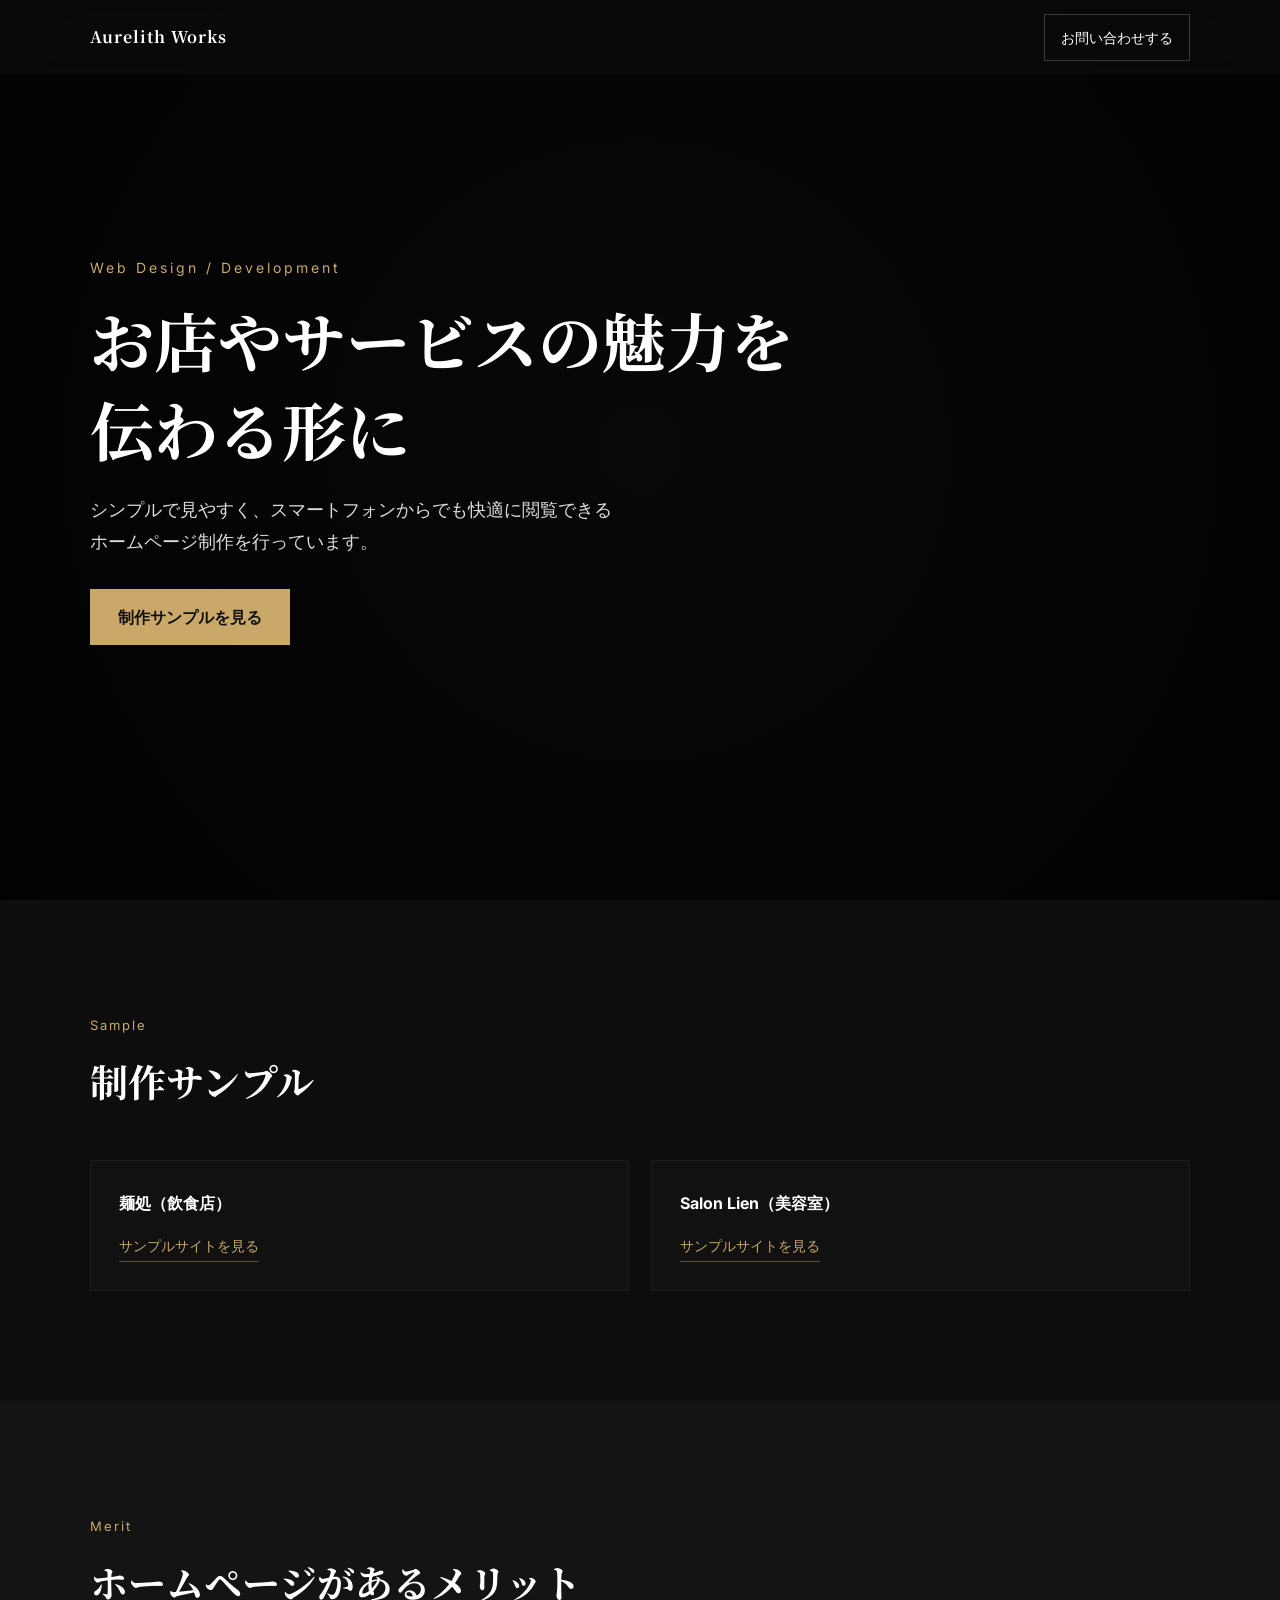
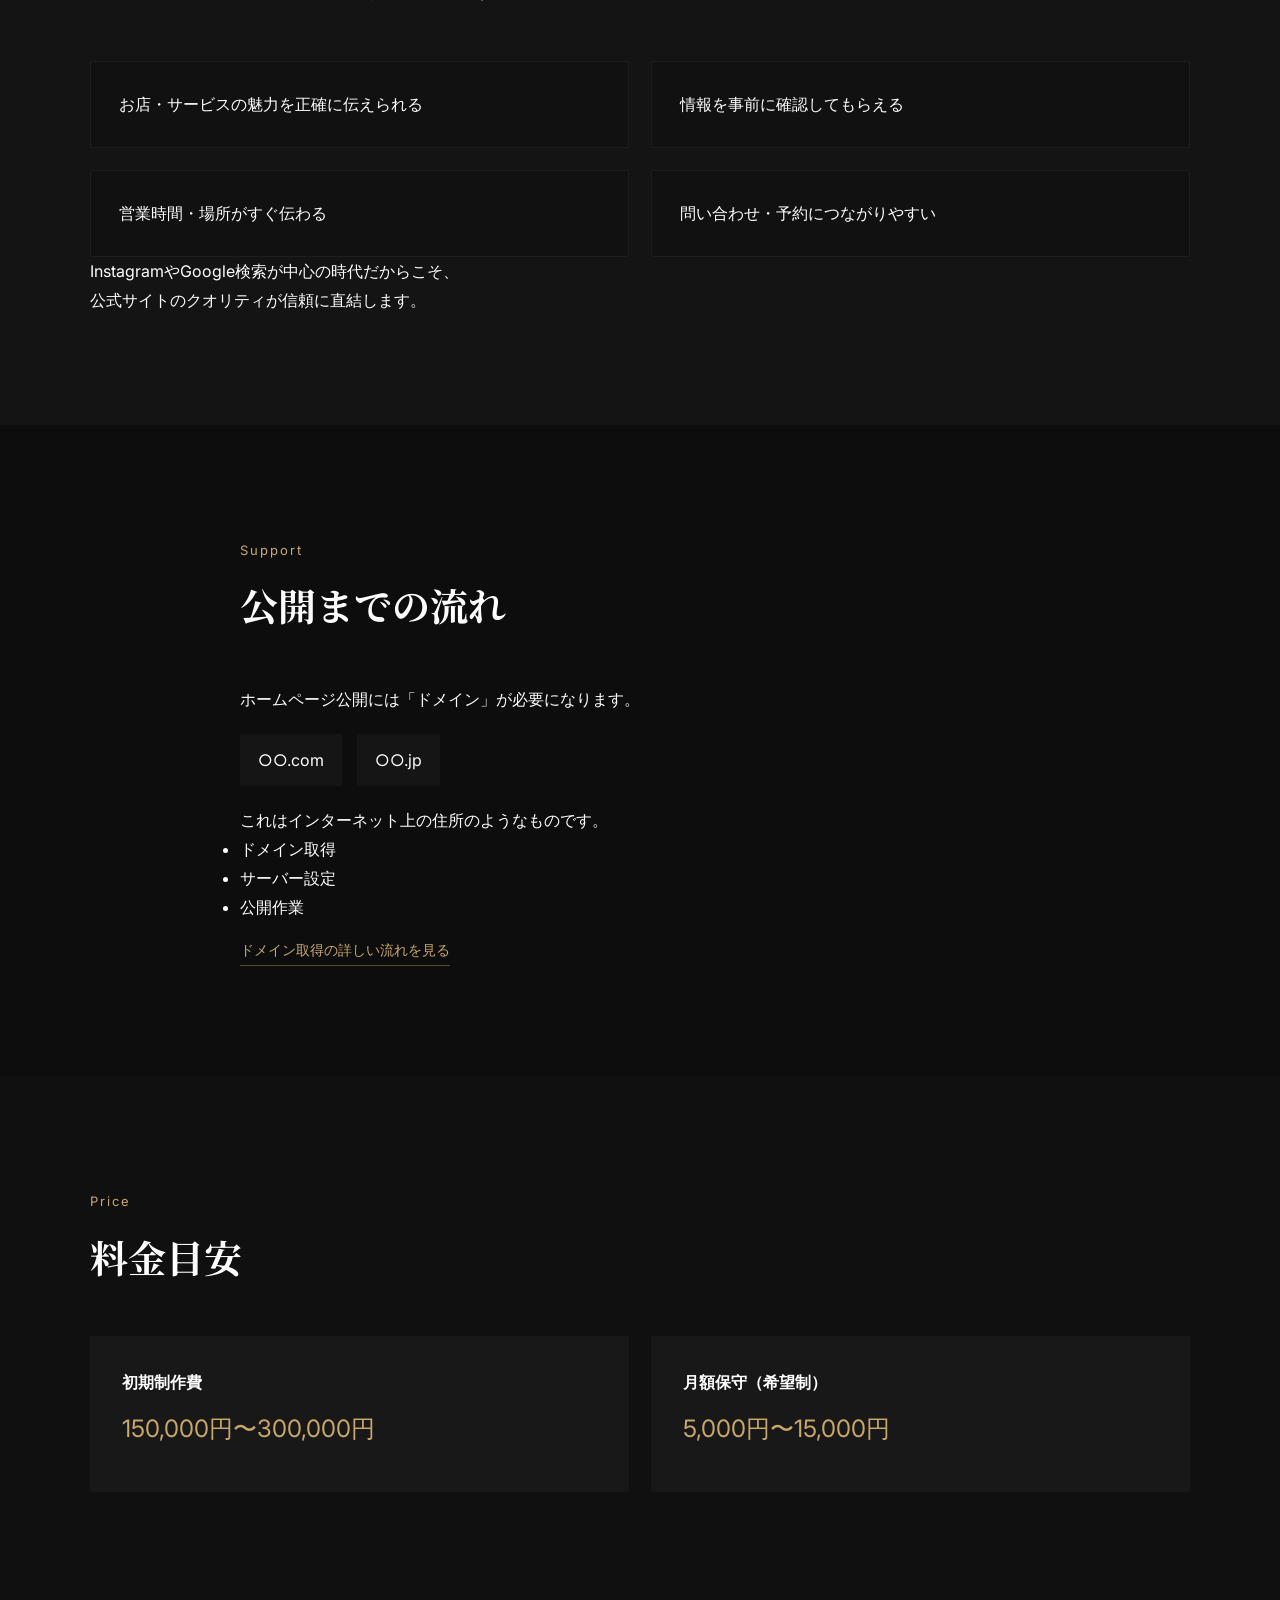
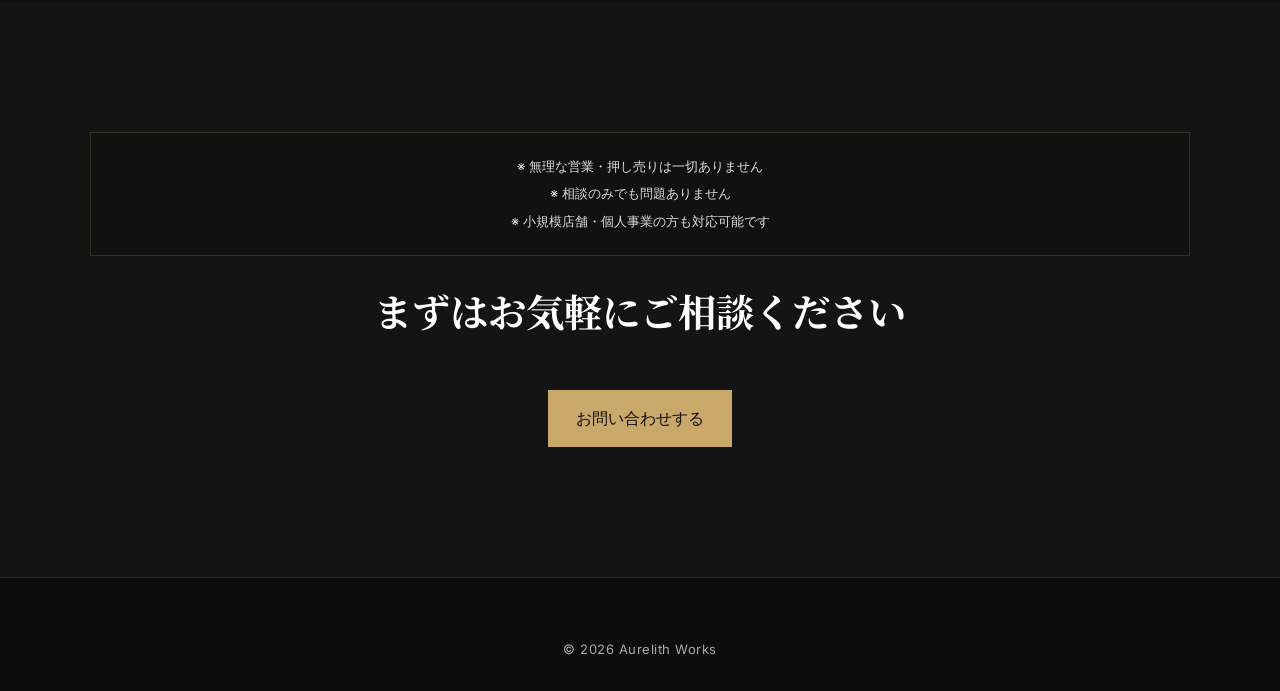
==== commit 04c7cd24: "update design" ====
--- a/index.html
+++ b/index.html
@@ -45,26 +45,36 @@
 
 <section id="sample" class="section reveal">
   <div class="container">
+
     <div class="section-title">
       <span>Sample</span>
       <h3>制作サンプル</h3>
     </div>
 
-    <div class="sample-box">
-      <p>
-        実際に制作したサンプルサイトです。<br>
-        デザインや構成をご確認いただけます。
-      </p>
-
-      <a href="https://aurelithworks.github.io/ramen-site/" target="_blank" class="link-accent">
-        サンプルサイトを見る
-      </a>
-    </div>
+    <div class="card-grid">
+
+      <div class="card">
+        <h4>麺処（飲食店）</h4>
+        <a href="https://aurelithworks.github.io/ramen-site/" target="_blank" class="link-accent">
+          サンプルサイトを見る
+        </a>
+      </div>
+
+      <div class="card">
+  <h4>Salon Lien（美容室）</h4>
+  <a href="https://aurelithworks.github.io/salon-site/" target="_blank" class="link-accent">
+    サンプルサイトを見る
+  </a>
+</div>
+
+    </div>
+
   </div>
 </section>
 
 <section class="section bg-dark reveal">
   <div class="container">
+
     <div class="section-title">
       <span>Merit</span>
       <h3>ホームページがあるメリット</h3>
@@ -81,11 +91,13 @@
       InstagramやGoogle検索が中心の時代だからこそ、<br>
       公式サイトのクオリティが信頼に直結します。
     </p>
+
   </div>
 </section>
 
 <section class="section reveal">
   <div class="container narrow">
+
     <div class="section-title">
       <span>Support</span>
       <h3>公開までの流れ</h3>
@@ -106,16 +118,16 @@
       <li>公開作業</li>
     </ul>
 
-    <p>すべてサポート可能なため、知識がなくても問題ありません。</p>
-
     <a href="domain-guide.html" class="link-accent">
       ドメイン取得の詳しい流れを見る
     </a>
+
   </div>
 </section>
 
 <section class="section pricing reveal">
   <div class="container">
+
     <div class="section-title">
       <span>Price</span>
       <h3>料金目安</h3>
@@ -125,15 +137,14 @@
       <div class="price-card">
         <h4>初期制作費</h4>
         <p>150,000円〜300,000円</p>
-        <small>内容・機能・デザインにより変動</small>
       </div>
 
       <div class="price-card">
         <h4>月額保守（希望制）</h4>
         <p>5,000円〜15,000円</p>
-        <small>修正・更新・軽微対応</small>
       </div>
     </div>
+
   </div>
 </section>
 
@@ -146,22 +157,12 @@
       <p>※ 小規模店舗・個人事業の方も対応可能です</p>
     </div>
 
-    <div class="note-box">
-      <p>※ 実際の店舗サイト制作を想定したサンプルです</p>
-      <p>※ このレベルのデザインをベースに制作可能です</p>
-    </div>
-
     <h3>まずはお気軽にご相談ください</h3>
-
-    <p>
-      「何から始めればいいかわからない」<br>
-      「とりあえず相談だけしたい」<br><br>
-      その段階でも問題ありません。
-    </p>
 
     <a href="mailto:aurelithworks@gmail.com" class="contact-btn">
       お問い合わせする
     </a>
+
   </div>
 </section>
 
